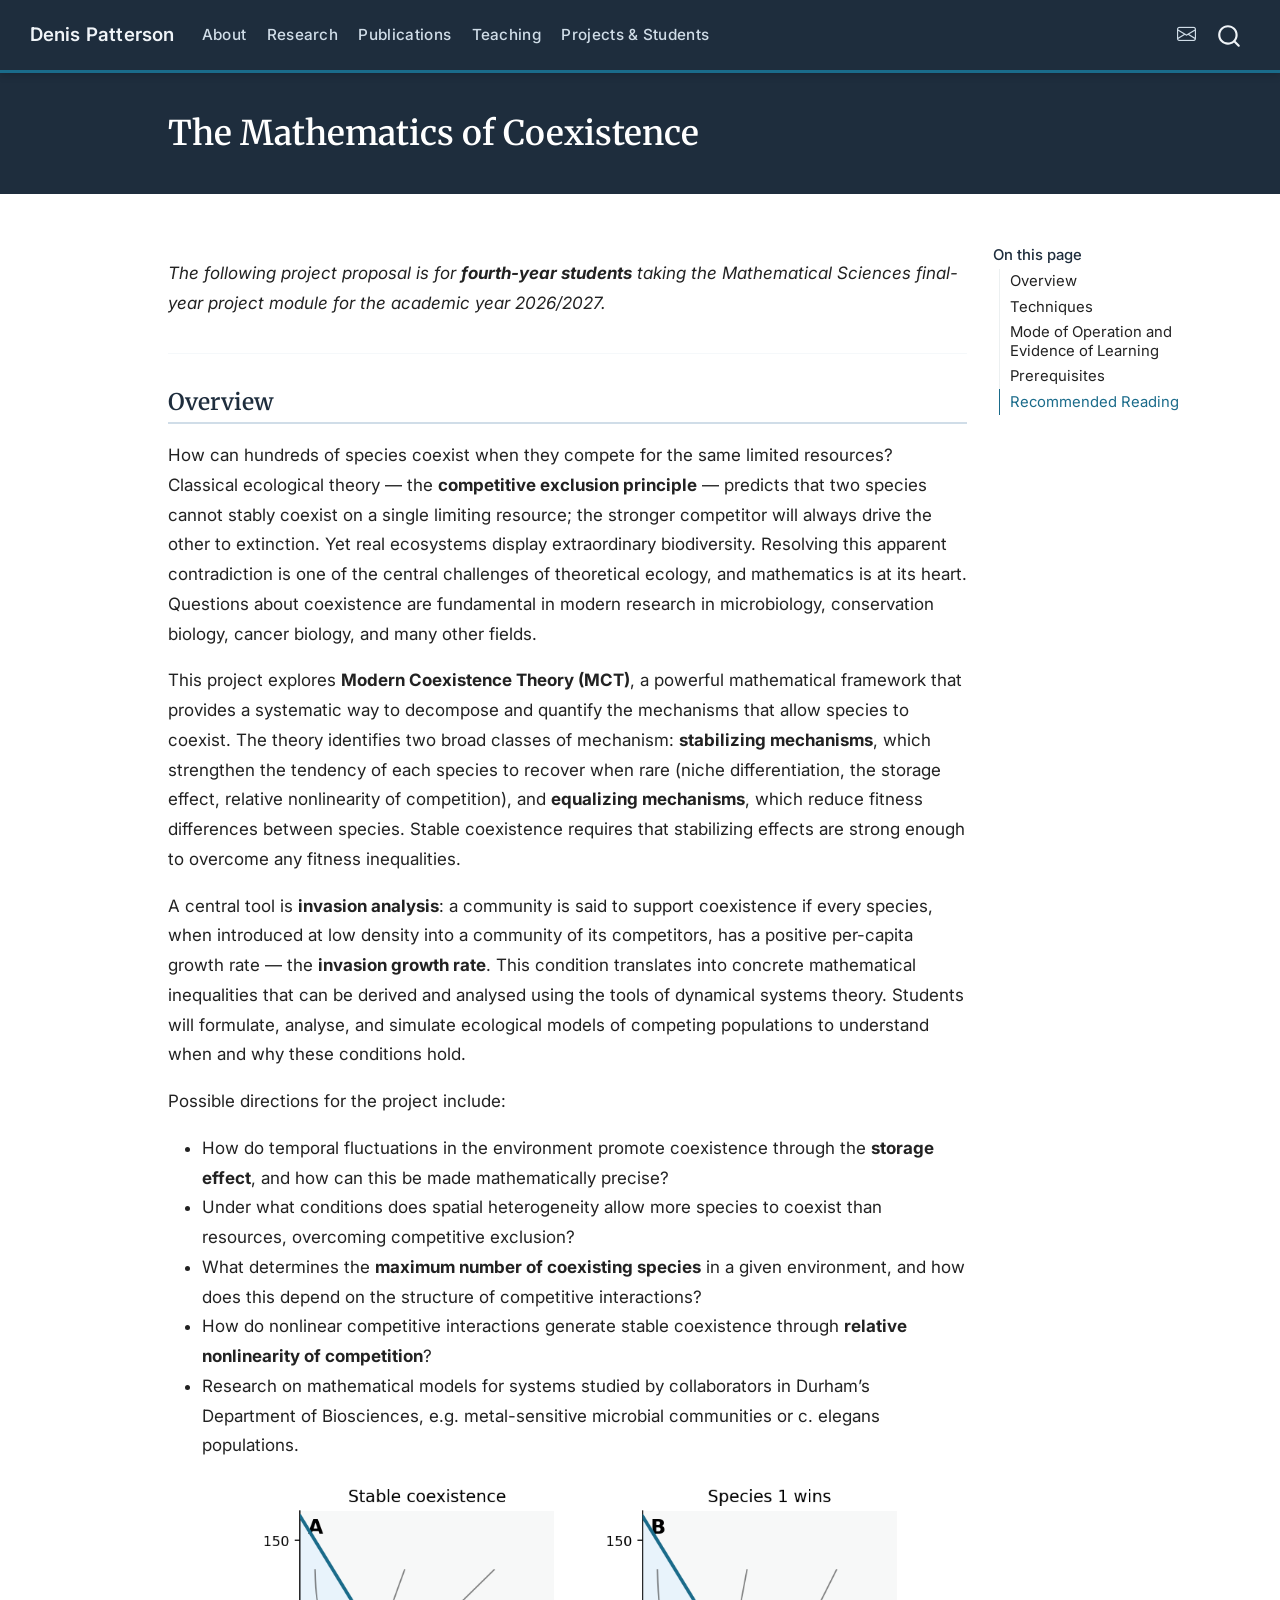
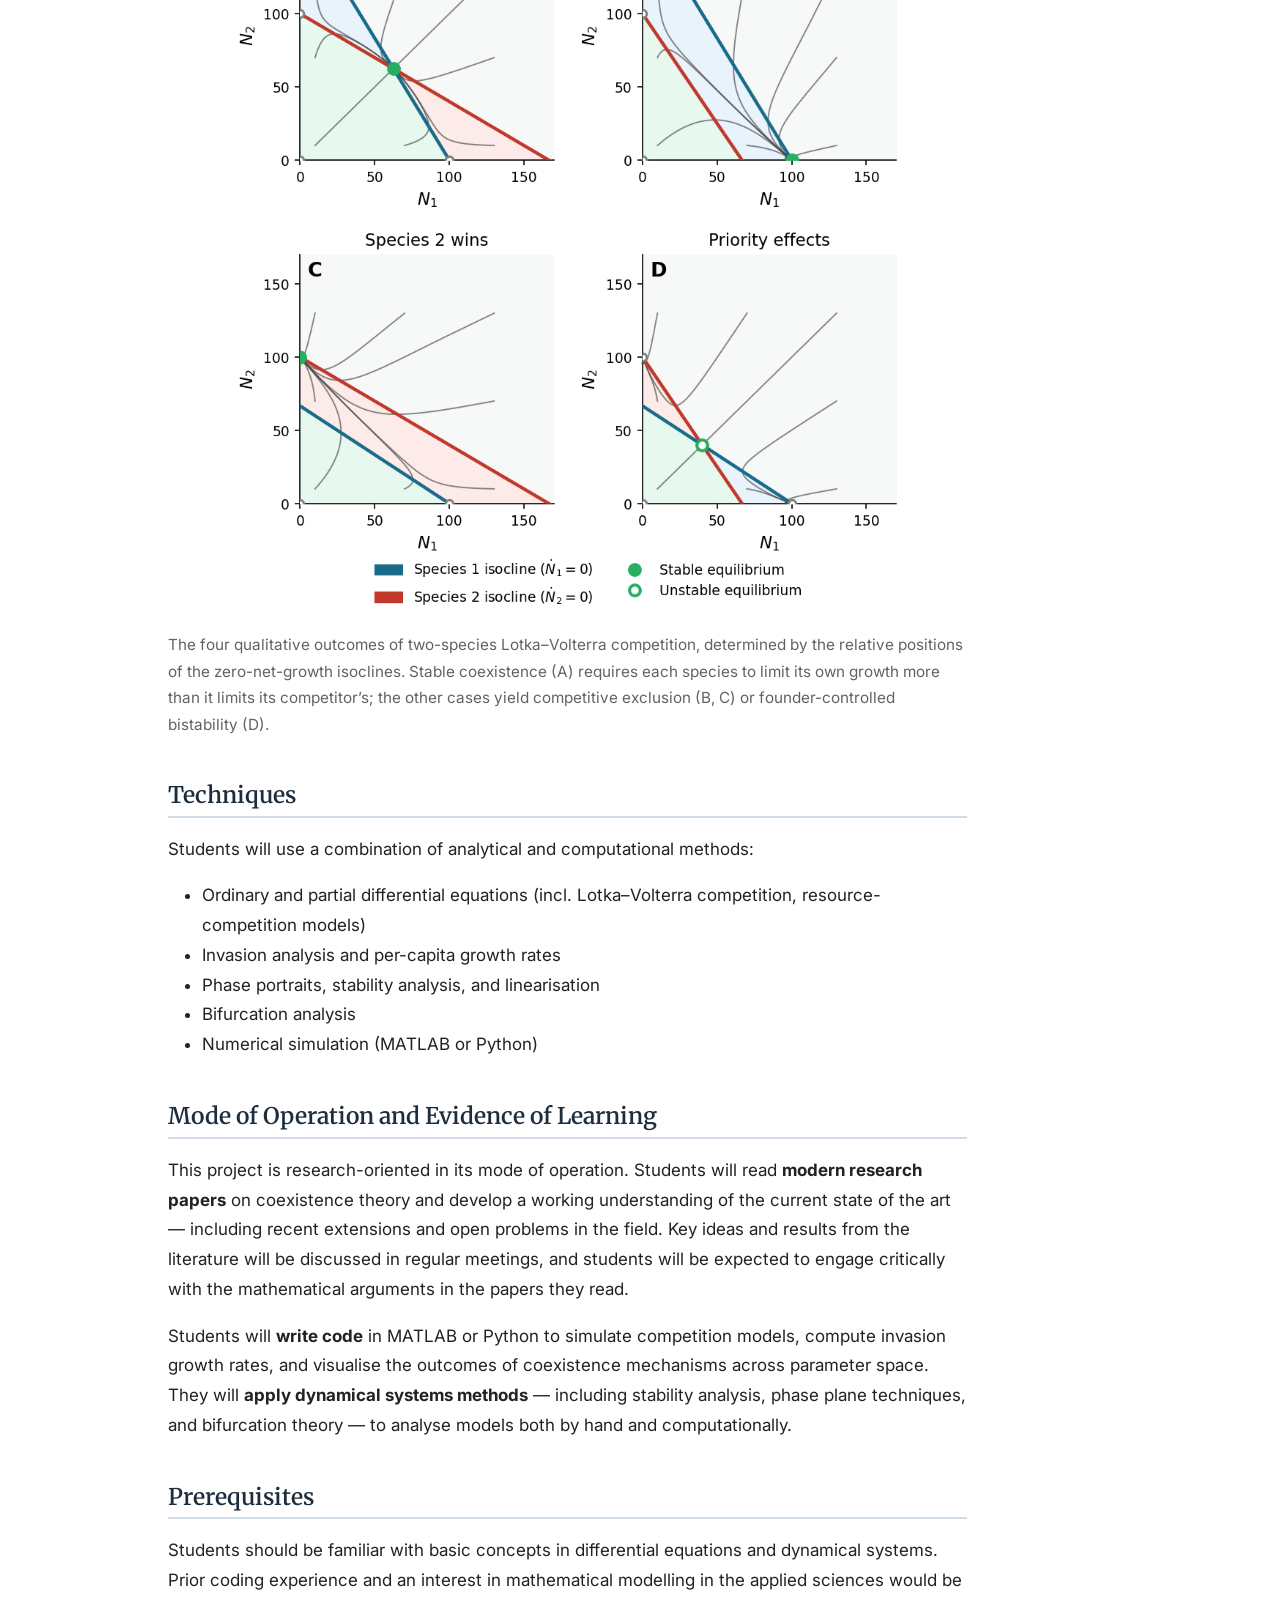
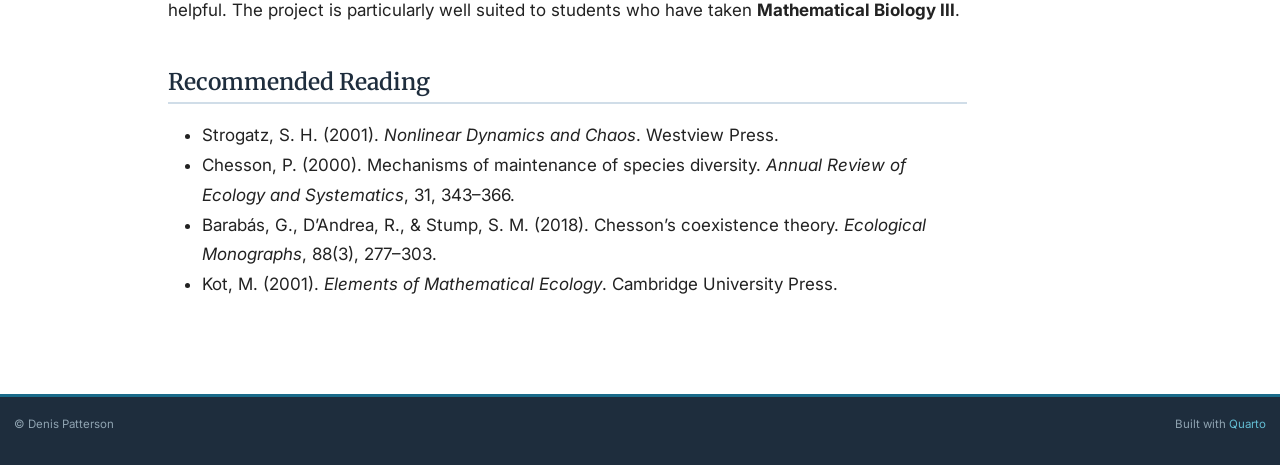
==== docs/maths-of-coexistence.html @ 92e806e2 "Add Lotka-Volterra competition figure to coexistence project page Generates a 4-panel phase plane di" ====
<!DOCTYPE html>
<html xmlns="http://www.w3.org/1999/xhtml" lang="en" xml:lang="en"><head>

<meta charset="utf-8">
<meta name="generator" content="quarto-1.7.31">

<meta name="viewport" content="width=device-width, initial-scale=1.0, user-scalable=yes">


<title>The Mathematics of Coexistence – Denis Patterson</title>
<style>
code{white-space: pre-wrap;}
span.smallcaps{font-variant: small-caps;}
div.columns{display: flex; gap: min(4vw, 1.5em);}
div.column{flex: auto; overflow-x: auto;}
div.hanging-indent{margin-left: 1.5em; text-indent: -1.5em;}
ul.task-list{list-style: none;}
ul.task-list li input[type="checkbox"] {
  width: 0.8em;
  margin: 0 0.8em 0.2em -1em; /* quarto-specific, see https://github.com/quarto-dev/quarto-cli/issues/4556 */ 
  vertical-align: middle;
}
</style>


<script src="site_libs/quarto-nav/quarto-nav.js"></script>
<script src="site_libs/quarto-nav/headroom.min.js"></script>
<script src="site_libs/clipboard/clipboard.min.js"></script>
<script src="site_libs/quarto-search/autocomplete.umd.js"></script>
<script src="site_libs/quarto-search/fuse.min.js"></script>
<script src="site_libs/quarto-search/quarto-search.js"></script>
<meta name="quarto:offset" content="./">
<script src="site_libs/quarto-html/quarto.js" type="module"></script>
<script src="site_libs/quarto-html/tabsets/tabsets.js" type="module"></script>
<script src="site_libs/quarto-html/popper.min.js"></script>
<script src="site_libs/quarto-html/tippy.umd.min.js"></script>
<script src="site_libs/quarto-html/anchor.min.js"></script>
<link href="site_libs/quarto-html/tippy.css" rel="stylesheet">
<link href="site_libs/quarto-html/quarto-syntax-highlighting-e1a5c8363afafaef2c763b6775fbf3ca.css" rel="stylesheet" id="quarto-text-highlighting-styles">
<script src="site_libs/bootstrap/bootstrap.min.js"></script>
<link href="site_libs/bootstrap/bootstrap-icons.css" rel="stylesheet">
<link href="site_libs/bootstrap/bootstrap-9f3982f5348488b2e757bdfb1778c602.min.css" rel="stylesheet" append-hash="true" id="quarto-bootstrap" data-mode="light">
<script id="quarto-search-options" type="application/json">{
  "location": "navbar",
  "copy-button": false,
  "collapse-after": 3,
  "panel-placement": "end",
  "type": "overlay",
  "limit": 50,
  "keyboard-shortcut": [
    "f",
    "/",
    "s"
  ],
  "show-item-context": false,
  "language": {
    "search-no-results-text": "No results",
    "search-matching-documents-text": "matching documents",
    "search-copy-link-title": "Copy link to search",
    "search-hide-matches-text": "Hide additional matches",
    "search-more-match-text": "more match in this document",
    "search-more-matches-text": "more matches in this document",
    "search-clear-button-title": "Clear",
    "search-text-placeholder": "",
    "search-detached-cancel-button-title": "Cancel",
    "search-submit-button-title": "Submit",
    "search-label": "Search"
  }
}</script>
<style>

      .quarto-title-block .quarto-title-banner h1,
      .quarto-title-block .quarto-title-banner h2,
      .quarto-title-block .quarto-title-banner h3,
      .quarto-title-block .quarto-title-banner h4,
      .quarto-title-block .quarto-title-banner h5,
      .quarto-title-block .quarto-title-banner h6
      {
        color: #ffffff;
      }

      .quarto-title-block .quarto-title-banner {
        color: #ffffff;
background: #1e2d3d;
      }
</style>


</head>

<body class="nav-fixed quarto-light">

<div id="quarto-search-results"></div>
  <header id="quarto-header" class="headroom fixed-top quarto-banner">
    <nav class="navbar navbar-expand-lg " data-bs-theme="dark">
      <div class="navbar-container container-fluid">
      <div class="navbar-brand-container mx-auto">
    <a class="navbar-brand" href="./index.html">
    <span class="navbar-title">Denis Patterson</span>
    </a>
  </div>
            <div id="quarto-search" class="" title="Search"></div>
          <button class="navbar-toggler" type="button" data-bs-toggle="collapse" data-bs-target="#navbarCollapse" aria-controls="navbarCollapse" role="menu" aria-expanded="false" aria-label="Toggle navigation" onclick="if (window.quartoToggleHeadroom) { window.quartoToggleHeadroom(); }">
  <span class="navbar-toggler-icon"></span>
</button>
          <div class="collapse navbar-collapse" id="navbarCollapse">
            <ul class="navbar-nav navbar-nav-scroll me-auto">
  <li class="nav-item">
    <a class="nav-link" href="./index.html"> 
<span class="menu-text">About</span></a>
  </li>  
  <li class="nav-item">
    <a class="nav-link" href="./research.html"> 
<span class="menu-text">Research</span></a>
  </li>  
  <li class="nav-item">
    <a class="nav-link" href="./publications.html"> 
<span class="menu-text">Publications</span></a>
  </li>  
  <li class="nav-item">
    <a class="nav-link" href="./teaching.html"> 
<span class="menu-text">Teaching</span></a>
  </li>  
  <li class="nav-item">
    <a class="nav-link" href="./people.html"> 
<span class="menu-text">Projects &amp; Students</span></a>
  </li>  
</ul>
            <ul class="navbar-nav navbar-nav-scroll ms-auto">
  <li class="nav-item compact">
    <a class="nav-link" href="mailto:denis.d.patterson@durham.ac.uk"> <i class="bi bi-envelope" role="img" aria-label="Email">
</i> 
<span class="menu-text"></span></a>
  </li>  
</ul>
          </div> <!-- /navcollapse -->
            <div class="quarto-navbar-tools">
</div>
      </div> <!-- /container-fluid -->
    </nav>
</header>
<!-- content -->
<header id="title-block-header" class="quarto-title-block default page-columns page-full">
  <div class="quarto-title-banner page-columns page-full">
    <div class="quarto-title column-body">
      <h1 class="title">The Mathematics of Coexistence</h1>
                      </div>
  </div>
    
  
  <div class="quarto-title-meta">

      
    
      
    </div>
    
  
  </header><div id="quarto-content" class="quarto-container page-columns page-rows-contents page-layout-article page-navbar">
<!-- sidebar -->
<!-- margin-sidebar -->
    <div id="quarto-margin-sidebar" class="sidebar margin-sidebar">
        <nav id="TOC" role="doc-toc" class="toc-active">
    <h2 id="toc-title">On this page</h2>
   
  <ul>
  <li><a href="#overview" id="toc-overview" class="nav-link active" data-scroll-target="#overview">Overview</a></li>
  <li><a href="#techniques" id="toc-techniques" class="nav-link" data-scroll-target="#techniques">Techniques</a></li>
  <li><a href="#mode-of-operation-and-evidence-of-learning" id="toc-mode-of-operation-and-evidence-of-learning" class="nav-link" data-scroll-target="#mode-of-operation-and-evidence-of-learning">Mode of Operation and Evidence of Learning</a></li>
  <li><a href="#prerequisites" id="toc-prerequisites" class="nav-link" data-scroll-target="#prerequisites">Prerequisites</a></li>
  <li><a href="#recommended-reading" id="toc-recommended-reading" class="nav-link" data-scroll-target="#recommended-reading">Recommended Reading</a></li>
  </ul>
</nav>
    </div>
<!-- main -->
<main class="content quarto-banner-title-block" id="quarto-document-content">





<p><em>The following project proposal is for <strong>fourth-year students</strong> taking the Mathematical Sciences final-year project module for the academic year 2026/2027.</em></p>
<hr>
<section id="overview" class="level2">
<h2 class="anchored" data-anchor-id="overview">Overview</h2>
<p>How can hundreds of species coexist when they compete for the same limited resources? Classical ecological theory — the <strong>competitive exclusion principle</strong> — predicts that two species cannot stably coexist on a single limiting resource; the stronger competitor will always drive the other to extinction. Yet real ecosystems display extraordinary biodiversity. Resolving this apparent contradiction is one of the central challenges of theoretical ecology, and mathematics is at its heart. Questions about coexistence are fundamental in modern research in microbiology, conservation biology, cancer biology, and many other fields.</p>
<p>This project explores <strong>Modern Coexistence Theory (MCT)</strong>, a powerful mathematical framework that provides a systematic way to decompose and quantify the mechanisms that allow species to coexist. The theory identifies two broad classes of mechanism: <strong>stabilizing mechanisms</strong>, which strengthen the tendency of each species to recover when rare (niche differentiation, the storage effect, relative nonlinearity of competition), and <strong>equalizing mechanisms</strong>, which reduce fitness differences between species. Stable coexistence requires that stabilizing effects are strong enough to overcome any fitness inequalities.</p>
<p>A central tool is <strong>invasion analysis</strong>: a community is said to support coexistence if every species, when introduced at low density into a community of its competitors, has a positive per-capita growth rate — the <strong>invasion growth rate</strong>. This condition translates into concrete mathematical inequalities that can be derived and analysed using the tools of dynamical systems theory. Students will formulate, analyse, and simulate ecological models of competing populations to understand when and why these conditions hold.</p>
<p>Possible directions for the project include:</p>
<ul>
<li>How do temporal fluctuations in the environment promote coexistence through the <strong>storage effect</strong>, and how can this be made mathematically precise?</li>
<li>Under what conditions does spatial heterogeneity allow more species to coexist than resources, overcoming competitive exclusion?</li>
<li>What determines the <strong>maximum number of coexisting species</strong> in a given environment, and how does this depend on the structure of competitive interactions?</li>
<li>How do nonlinear competitive interactions generate stable coexistence through <strong>relative nonlinearity of competition</strong>?</li>
<li>Research on mathematical models for systems studied by collaborators in Durham’s Department of Biosciences, e.g.&nbsp;metal-sensitive microbial communities or c.&nbsp;elegans populations.</li>
</ul>
<div class="quarto-figure quarto-figure-center">
<figure class="figure">
<p><img src="assets/lv_competition.png" class="img-fluid figure-img" style="width:85.0%"></p>
<figcaption>The four qualitative outcomes of two-species Lotka–Volterra competition, determined by the relative positions of the zero-net-growth isoclines. Stable coexistence (A) requires each species to limit its own growth more than it limits its competitor’s; the other cases yield competitive exclusion (B, C) or founder-controlled bistability (D).</figcaption>
</figure>
</div>
</section>
<section id="techniques" class="level2">
<h2 class="anchored" data-anchor-id="techniques">Techniques</h2>
<p>Students will use a combination of analytical and computational methods:</p>
<ul>
<li>Ordinary and partial differential equations (incl.&nbsp;Lotka–Volterra competition, resource-competition models)</li>
<li>Invasion analysis and per-capita growth rates</li>
<li>Phase portraits, stability analysis, and linearisation</li>
<li>Bifurcation analysis</li>
<li>Numerical simulation (MATLAB or Python)</li>
</ul>
</section>
<section id="mode-of-operation-and-evidence-of-learning" class="level2">
<h2 class="anchored" data-anchor-id="mode-of-operation-and-evidence-of-learning">Mode of Operation and Evidence of Learning</h2>
<p>This project is research-oriented in its mode of operation. Students will read <strong>modern research papers</strong> on coexistence theory and develop a working understanding of the current state of the art — including recent extensions and open problems in the field. Key ideas and results from the literature will be discussed in regular meetings, and students will be expected to engage critically with the mathematical arguments in the papers they read.</p>
<p>Students will <strong>write code</strong> in MATLAB or Python to simulate competition models, compute invasion growth rates, and visualise the outcomes of coexistence mechanisms across parameter space. They will <strong>apply dynamical systems methods</strong> — including stability analysis, phase plane techniques, and bifurcation theory — to analyse models both by hand and computationally.</p>
</section>
<section id="prerequisites" class="level2">
<h2 class="anchored" data-anchor-id="prerequisites">Prerequisites</h2>
<p>Students should be familiar with basic concepts in differential equations and dynamical systems. Prior coding experience and an interest in mathematical modelling in the applied sciences would be helpful. The project is particularly well suited to students who have taken <strong>Mathematical Biology III</strong>.</p>
</section>
<section id="recommended-reading" class="level2">
<h2 class="anchored" data-anchor-id="recommended-reading">Recommended Reading</h2>
<ul>
<li>Strogatz, S. H. (2001). <em>Nonlinear Dynamics and Chaos</em>. Westview Press.</li>
<li>Chesson, P. (2000). Mechanisms of maintenance of species diversity. <em>Annual Review of Ecology and Systematics</em>, 31, 343–366.</li>
<li>Barabás, G., D’Andrea, R., &amp; Stump, S. M. (2018). Chesson’s coexistence theory. <em>Ecological Monographs</em>, 88(3), 277–303.</li>
<li>Kot, M. (2001). <em>Elements of Mathematical Ecology</em>. Cambridge University Press.</li>
</ul>


</section>

</main> <!-- /main -->
<script id="quarto-html-after-body" type="application/javascript">
  window.document.addEventListener("DOMContentLoaded", function (event) {
    const icon = "";
    const anchorJS = new window.AnchorJS();
    anchorJS.options = {
      placement: 'right',
      icon: icon
    };
    anchorJS.add('.anchored');
    const isCodeAnnotation = (el) => {
      for (const clz of el.classList) {
        if (clz.startsWith('code-annotation-')) {                     
          return true;
        }
      }
      return false;
    }
    const onCopySuccess = function(e) {
      // button target
      const button = e.trigger;
      // don't keep focus
      button.blur();
      // flash "checked"
      button.classList.add('code-copy-button-checked');
      var currentTitle = button.getAttribute("title");
      button.setAttribute("title", "Copied!");
      let tooltip;
      if (window.bootstrap) {
        button.setAttribute("data-bs-toggle", "tooltip");
        button.setAttribute("data-bs-placement", "left");
        button.setAttribute("data-bs-title", "Copied!");
        tooltip = new bootstrap.Tooltip(button, 
          { trigger: "manual", 
            customClass: "code-copy-button-tooltip",
            offset: [0, -8]});
        tooltip.show();    
      }
      setTimeout(function() {
        if (tooltip) {
          tooltip.hide();
          button.removeAttribute("data-bs-title");
          button.removeAttribute("data-bs-toggle");
          button.removeAttribute("data-bs-placement");
        }
        button.setAttribute("title", currentTitle);
        button.classList.remove('code-copy-button-checked');
      }, 1000);
      // clear code selection
      e.clearSelection();
    }
    const getTextToCopy = function(trigger) {
        const codeEl = trigger.previousElementSibling.cloneNode(true);
        for (const childEl of codeEl.children) {
          if (isCodeAnnotation(childEl)) {
            childEl.remove();
          }
        }
        return codeEl.innerText;
    }
    const clipboard = new window.ClipboardJS('.code-copy-button:not([data-in-quarto-modal])', {
      text: getTextToCopy
    });
    clipboard.on('success', onCopySuccess);
    if (window.document.getElementById('quarto-embedded-source-code-modal')) {
      const clipboardModal = new window.ClipboardJS('.code-copy-button[data-in-quarto-modal]', {
        text: getTextToCopy,
        container: window.document.getElementById('quarto-embedded-source-code-modal')
      });
      clipboardModal.on('success', onCopySuccess);
    }
      var localhostRegex = new RegExp(/^(?:http|https):\/\/localhost\:?[0-9]*\//);
      var mailtoRegex = new RegExp(/^mailto:/);
        var filterRegex = new RegExp('/' + window.location.host + '/');
      var isInternal = (href) => {
          return filterRegex.test(href) || localhostRegex.test(href) || mailtoRegex.test(href);
      }
      // Inspect non-navigation links and adorn them if external
     var links = window.document.querySelectorAll('a[href]:not(.nav-link):not(.navbar-brand):not(.toc-action):not(.sidebar-link):not(.sidebar-item-toggle):not(.pagination-link):not(.no-external):not([aria-hidden]):not(.dropdown-item):not(.quarto-navigation-tool):not(.about-link)');
      for (var i=0; i<links.length; i++) {
        const link = links[i];
        if (!isInternal(link.href)) {
          // undo the damage that might have been done by quarto-nav.js in the case of
          // links that we want to consider external
          if (link.dataset.originalHref !== undefined) {
            link.href = link.dataset.originalHref;
          }
            // target, if specified
            link.setAttribute("target", "_blank");
            if (link.getAttribute("rel") === null) {
              link.setAttribute("rel", "noopener");
            }
        }
      }
    function tippyHover(el, contentFn, onTriggerFn, onUntriggerFn) {
      const config = {
        allowHTML: true,
        maxWidth: 500,
        delay: 100,
        arrow: false,
        appendTo: function(el) {
            return el.parentElement;
        },
        interactive: true,
        interactiveBorder: 10,
        theme: 'quarto',
        placement: 'bottom-start',
      };
      if (contentFn) {
        config.content = contentFn;
      }
      if (onTriggerFn) {
        config.onTrigger = onTriggerFn;
      }
      if (onUntriggerFn) {
        config.onUntrigger = onUntriggerFn;
      }
      window.tippy(el, config); 
    }
    const noterefs = window.document.querySelectorAll('a[role="doc-noteref"]');
    for (var i=0; i<noterefs.length; i++) {
      const ref = noterefs[i];
      tippyHover(ref, function() {
        // use id or data attribute instead here
        let href = ref.getAttribute('data-footnote-href') || ref.getAttribute('href');
        try { href = new URL(href).hash; } catch {}
        const id = href.replace(/^#\/?/, "");
        const note = window.document.getElementById(id);
        if (note) {
          return note.innerHTML;
        } else {
          return "";
        }
      });
    }
    const xrefs = window.document.querySelectorAll('a.quarto-xref');
    const processXRef = (id, note) => {
      // Strip column container classes
      const stripColumnClz = (el) => {
        el.classList.remove("page-full", "page-columns");
        if (el.children) {
          for (const child of el.children) {
            stripColumnClz(child);
          }
        }
      }
      stripColumnClz(note)
      if (id === null || id.startsWith('sec-')) {
        // Special case sections, only their first couple elements
        const container = document.createElement("div");
        if (note.children && note.children.length > 2) {
          container.appendChild(note.children[0].cloneNode(true));
          for (let i = 1; i < note.children.length; i++) {
            const child = note.children[i];
            if (child.tagName === "P" && child.innerText === "") {
              continue;
            } else {
              container.appendChild(child.cloneNode(true));
              break;
            }
          }
          if (window.Quarto?.typesetMath) {
            window.Quarto.typesetMath(container);
          }
          return container.innerHTML
        } else {
          if (window.Quarto?.typesetMath) {
            window.Quarto.typesetMath(note);
          }
          return note.innerHTML;
        }
      } else {
        // Remove any anchor links if they are present
        const anchorLink = note.querySelector('a.anchorjs-link');
        if (anchorLink) {
          anchorLink.remove();
        }
        if (window.Quarto?.typesetMath) {
          window.Quarto.typesetMath(note);
        }
        if (note.classList.contains("callout")) {
          return note.outerHTML;
        } else {
          return note.innerHTML;
        }
      }
    }
    for (var i=0; i<xrefs.length; i++) {
      const xref = xrefs[i];
      tippyHover(xref, undefined, function(instance) {
        instance.disable();
        let url = xref.getAttribute('href');
        let hash = undefined; 
        if (url.startsWith('#')) {
          hash = url;
        } else {
          try { hash = new URL(url).hash; } catch {}
        }
        if (hash) {
          const id = hash.replace(/^#\/?/, "");
          const note = window.document.getElementById(id);
          if (note !== null) {
            try {
              const html = processXRef(id, note.cloneNode(true));
              instance.setContent(html);
            } finally {
              instance.enable();
              instance.show();
            }
          } else {
            // See if we can fetch this
            fetch(url.split('#')[0])
            .then(res => res.text())
            .then(html => {
              const parser = new DOMParser();
              const htmlDoc = parser.parseFromString(html, "text/html");
              const note = htmlDoc.getElementById(id);
              if (note !== null) {
                const html = processXRef(id, note);
                instance.setContent(html);
              } 
            }).finally(() => {
              instance.enable();
              instance.show();
            });
          }
        } else {
          // See if we can fetch a full url (with no hash to target)
          // This is a special case and we should probably do some content thinning / targeting
          fetch(url)
          .then(res => res.text())
          .then(html => {
            const parser = new DOMParser();
            const htmlDoc = parser.parseFromString(html, "text/html");
            const note = htmlDoc.querySelector('main.content');
            if (note !== null) {
              // This should only happen for chapter cross references
              // (since there is no id in the URL)
              // remove the first header
              if (note.children.length > 0 && note.children[0].tagName === "HEADER") {
                note.children[0].remove();
              }
              const html = processXRef(null, note);
              instance.setContent(html);
            } 
          }).finally(() => {
            instance.enable();
            instance.show();
          });
        }
      }, function(instance) {
      });
    }
        let selectedAnnoteEl;
        const selectorForAnnotation = ( cell, annotation) => {
          let cellAttr = 'data-code-cell="' + cell + '"';
          let lineAttr = 'data-code-annotation="' +  annotation + '"';
          const selector = 'span[' + cellAttr + '][' + lineAttr + ']';
          return selector;
        }
        const selectCodeLines = (annoteEl) => {
          const doc = window.document;
          const targetCell = annoteEl.getAttribute("data-target-cell");
          const targetAnnotation = annoteEl.getAttribute("data-target-annotation");
          const annoteSpan = window.document.querySelector(selectorForAnnotation(targetCell, targetAnnotation));
          const lines = annoteSpan.getAttribute("data-code-lines").split(",");
          const lineIds = lines.map((line) => {
            return targetCell + "-" + line;
          })
          let top = null;
          let height = null;
          let parent = null;
          if (lineIds.length > 0) {
              //compute the position of the single el (top and bottom and make a div)
              const el = window.document.getElementById(lineIds[0]);
              top = el.offsetTop;
              height = el.offsetHeight;
              parent = el.parentElement.parentElement;
            if (lineIds.length > 1) {
              const lastEl = window.document.getElementById(lineIds[lineIds.length - 1]);
              const bottom = lastEl.offsetTop + lastEl.offsetHeight;
              height = bottom - top;
            }
            if (top !== null && height !== null && parent !== null) {
              // cook up a div (if necessary) and position it 
              let div = window.document.getElementById("code-annotation-line-highlight");
              if (div === null) {
                div = window.document.createElement("div");
                div.setAttribute("id", "code-annotation-line-highlight");
                div.style.position = 'absolute';
                parent.appendChild(div);
              }
              div.style.top = top - 2 + "px";
              div.style.height = height + 4 + "px";
              div.style.left = 0;
              let gutterDiv = window.document.getElementById("code-annotation-line-highlight-gutter");
              if (gutterDiv === null) {
                gutterDiv = window.document.createElement("div");
                gutterDiv.setAttribute("id", "code-annotation-line-highlight-gutter");
                gutterDiv.style.position = 'absolute';
                const codeCell = window.document.getElementById(targetCell);
                const gutter = codeCell.querySelector('.code-annotation-gutter');
                gutter.appendChild(gutterDiv);
              }
              gutterDiv.style.top = top - 2 + "px";
              gutterDiv.style.height = height + 4 + "px";
            }
            selectedAnnoteEl = annoteEl;
          }
        };
        const unselectCodeLines = () => {
          const elementsIds = ["code-annotation-line-highlight", "code-annotation-line-highlight-gutter"];
          elementsIds.forEach((elId) => {
            const div = window.document.getElementById(elId);
            if (div) {
              div.remove();
            }
          });
          selectedAnnoteEl = undefined;
        };
          // Handle positioning of the toggle
      window.addEventListener(
        "resize",
        throttle(() => {
          elRect = undefined;
          if (selectedAnnoteEl) {
            selectCodeLines(selectedAnnoteEl);
          }
        }, 10)
      );
      function throttle(fn, ms) {
      let throttle = false;
      let timer;
        return (...args) => {
          if(!throttle) { // first call gets through
              fn.apply(this, args);
              throttle = true;
          } else { // all the others get throttled
              if(timer) clearTimeout(timer); // cancel #2
              timer = setTimeout(() => {
                fn.apply(this, args);
                timer = throttle = false;
              }, ms);
          }
        };
      }
        // Attach click handler to the DT
        const annoteDls = window.document.querySelectorAll('dt[data-target-cell]');
        for (const annoteDlNode of annoteDls) {
          annoteDlNode.addEventListener('click', (event) => {
            const clickedEl = event.target;
            if (clickedEl !== selectedAnnoteEl) {
              unselectCodeLines();
              const activeEl = window.document.querySelector('dt[data-target-cell].code-annotation-active');
              if (activeEl) {
                activeEl.classList.remove('code-annotation-active');
              }
              selectCodeLines(clickedEl);
              clickedEl.classList.add('code-annotation-active');
            } else {
              // Unselect the line
              unselectCodeLines();
              clickedEl.classList.remove('code-annotation-active');
            }
          });
        }
    const findCites = (el) => {
      const parentEl = el.parentElement;
      if (parentEl) {
        const cites = parentEl.dataset.cites;
        if (cites) {
          return {
            el,
            cites: cites.split(' ')
          };
        } else {
          return findCites(el.parentElement)
        }
      } else {
        return undefined;
      }
    };
    var bibliorefs = window.document.querySelectorAll('a[role="doc-biblioref"]');
    for (var i=0; i<bibliorefs.length; i++) {
      const ref = bibliorefs[i];
      const citeInfo = findCites(ref);
      if (citeInfo) {
        tippyHover(citeInfo.el, function() {
          var popup = window.document.createElement('div');
          citeInfo.cites.forEach(function(cite) {
            var citeDiv = window.document.createElement('div');
            citeDiv.classList.add('hanging-indent');
            citeDiv.classList.add('csl-entry');
            var biblioDiv = window.document.getElementById('ref-' + cite);
            if (biblioDiv) {
              citeDiv.innerHTML = biblioDiv.innerHTML;
            }
            popup.appendChild(citeDiv);
          });
          return popup.innerHTML;
        });
      }
    }
  });
  </script>
</div> <!-- /content -->
<footer class="footer">
  <div class="nav-footer">
    <div class="nav-footer-left">
<p>© Denis Patterson</p>
</div>   
    <div class="nav-footer-center">
      &nbsp;
    </div>
    <div class="nav-footer-right">
<p>Built with <a href="https://quarto.org">Quarto</a></p>
</div>
  </div>
</footer>




</body></html>
---- docs/site_libs/quarto-html/tippy.css ----
.tippy-box[data-animation=fade][data-state=hidden]{opacity:0}[data-tippy-root]{max-width:calc(100vw - 10px)}.tippy-box{position:relative;background-color:#333;color:#fff;border-radius:4px;font-size:14px;line-height:1.4;white-space:normal;outline:0;transition-property:transform,visibility,opacity}.tippy-box[data-placement^=top]>.tippy-arrow{bottom:0}.tippy-box[data-placement^=top]>.tippy-arrow:before{bottom:-7px;left:0;border-width:8px 8px 0;border-top-color:initial;transform-origin:center top}.tippy-box[data-placement^=bottom]>.tippy-arrow{top:0}.tippy-box[data-placement^=bottom]>.tippy-arrow:before{top:-7px;left:0;border-width:0 8px 8px;border-bottom-color:initial;transform-origin:center bottom}.tippy-box[data-placement^=left]>.tippy-arrow{right:0}.tippy-box[data-placement^=left]>.tippy-arrow:before{border-width:8px 0 8px 8px;border-left-color:initial;right:-7px;transform-origin:center left}.tippy-box[data-placement^=right]>.tippy-arrow{left:0}.tippy-box[data-placement^=right]>.tippy-arrow:before{left:-7px;border-width:8px 8px 8px 0;border-right-color:initial;transform-origin:center right}.tippy-box[data-inertia][data-state=visible]{transition-timing-function:cubic-bezier(.54,1.5,.38,1.11)}.tippy-arrow{width:16px;height:16px;color:#333}.tippy-arrow:before{content:"";position:absolute;border-color:transparent;border-style:solid}.tippy-content{position:relative;padding:5px 9px;z-index:1}
---- docs/site_libs/quarto-html/quarto-syntax-highlighting-e1a5c8363afafaef2c763b6775fbf3ca.css ----
/* quarto syntax highlight colors */
:root {
  --quarto-hl-ot-color: #003B4F;
  --quarto-hl-at-color: #657422;
  --quarto-hl-ss-color: #20794D;
  --quarto-hl-an-color: #5E5E5E;
  --quarto-hl-fu-color: #4758AB;
  --quarto-hl-st-color: #20794D;
  --quarto-hl-cf-color: #003B4F;
  --quarto-hl-op-color: #5E5E5E;
  --quarto-hl-er-color: #AD0000;
  --quarto-hl-bn-color: #AD0000;
  --quarto-hl-al-color: #AD0000;
  --quarto-hl-va-color: #111111;
  --quarto-hl-bu-color: inherit;
  --quarto-hl-ex-color: inherit;
  --quarto-hl-pp-color: #AD0000;
  --quarto-hl-in-color: #5E5E5E;
  --quarto-hl-vs-color: #20794D;
  --quarto-hl-wa-color: #5E5E5E;
  --quarto-hl-do-color: #5E5E5E;
  --quarto-hl-im-color: #00769E;
  --quarto-hl-ch-color: #20794D;
  --quarto-hl-dt-color: #AD0000;
  --quarto-hl-fl-color: #AD0000;
  --quarto-hl-co-color: #5E5E5E;
  --quarto-hl-cv-color: #5E5E5E;
  --quarto-hl-cn-color: #8f5902;
  --quarto-hl-sc-color: #5E5E5E;
  --quarto-hl-dv-color: #AD0000;
  --quarto-hl-kw-color: #003B4F;
}

/* other quarto variables */
:root {
  --quarto-font-monospace: SFMono-Regular, Menlo, Monaco, Consolas, "Liberation Mono", "Courier New", monospace;
}

/* syntax highlight based on Pandoc's rules */
pre > code.sourceCode > span {
  color: #003B4F;
}

code.sourceCode > span {
  color: #003B4F;
}

div.sourceCode,
div.sourceCode pre.sourceCode {
  color: #003B4F;
}

/* Normal */
code span {
  color: #003B4F;
}

/* Alert */
code span.al {
  color: #AD0000;
  font-style: inherit;
}

/* Annotation */
code span.an {
  color: #5E5E5E;
  font-style: inherit;
}

/* Attribute */
code span.at {
  color: #657422;
  font-style: inherit;
}

/* BaseN */
code span.bn {
  color: #AD0000;
  font-style: inherit;
}

/* BuiltIn */
code span.bu {
  font-style: inherit;
}

/* ControlFlow */
code span.cf {
  color: #003B4F;
  font-weight: bold;
  font-style: inherit;
}

/* Char */
code span.ch {
  color: #20794D;
  font-style: inherit;
}

/* Constant */
code span.cn {
  color: #8f5902;
  font-style: inherit;
}

/* Comment */
code span.co {
  color: #5E5E5E;
  font-style: inherit;
}

/* CommentVar */
code span.cv {
  color: #5E5E5E;
  font-style: italic;
}

/* Documentation */
code span.do {
  color: #5E5E5E;
  font-style: italic;
}

/* DataType */
code span.dt {
  color: #AD0000;
  font-style: inherit;
}

/* DecVal */
code span.dv {
  color: #AD0000;
  font-style: inherit;
}

/* Error */
code span.er {
  color: #AD0000;
  font-style: inherit;
}

/* Extension */
code span.ex {
  font-style: inherit;
}

/* Float */
code span.fl {
  color: #AD0000;
  font-style: inherit;
}

/* Function */
code span.fu {
  color: #4758AB;
  font-style: inherit;
}

/* Import */
code span.im {
  color: #00769E;
  font-style: inherit;
}

/* Information */
code span.in {
  color: #5E5E5E;
  font-style: inherit;
}

/* Keyword */
code span.kw {
  color: #003B4F;
  font-weight: bold;
  font-style: inherit;
}

/* Operator */
code span.op {
  color: #5E5E5E;
  font-style: inherit;
}

/* Other */
code span.ot {
  color: #003B4F;
  font-style: inherit;
}

/* Preprocessor */
code span.pp {
  color: #AD0000;
  font-style: inherit;
}

/* SpecialChar */
code span.sc {
  color: #5E5E5E;
  font-style: inherit;
}

/* SpecialString */
code span.ss {
  color: #20794D;
  font-style: inherit;
}

/* String */
code span.st {
  color: #20794D;
  font-style: inherit;
}

/* Variable */
code span.va {
  color: #111111;
  font-style: inherit;
}

/* VerbatimString */
code span.vs {
  color: #20794D;
  font-style: inherit;
}

/* Warning */
code span.wa {
  color: #5E5E5E;
  font-style: italic;
}

.prevent-inlining {
  content: "</";
}

/*# sourceMappingURL=c735b2cac6c846c1abc72f5ce1520814.css.map */
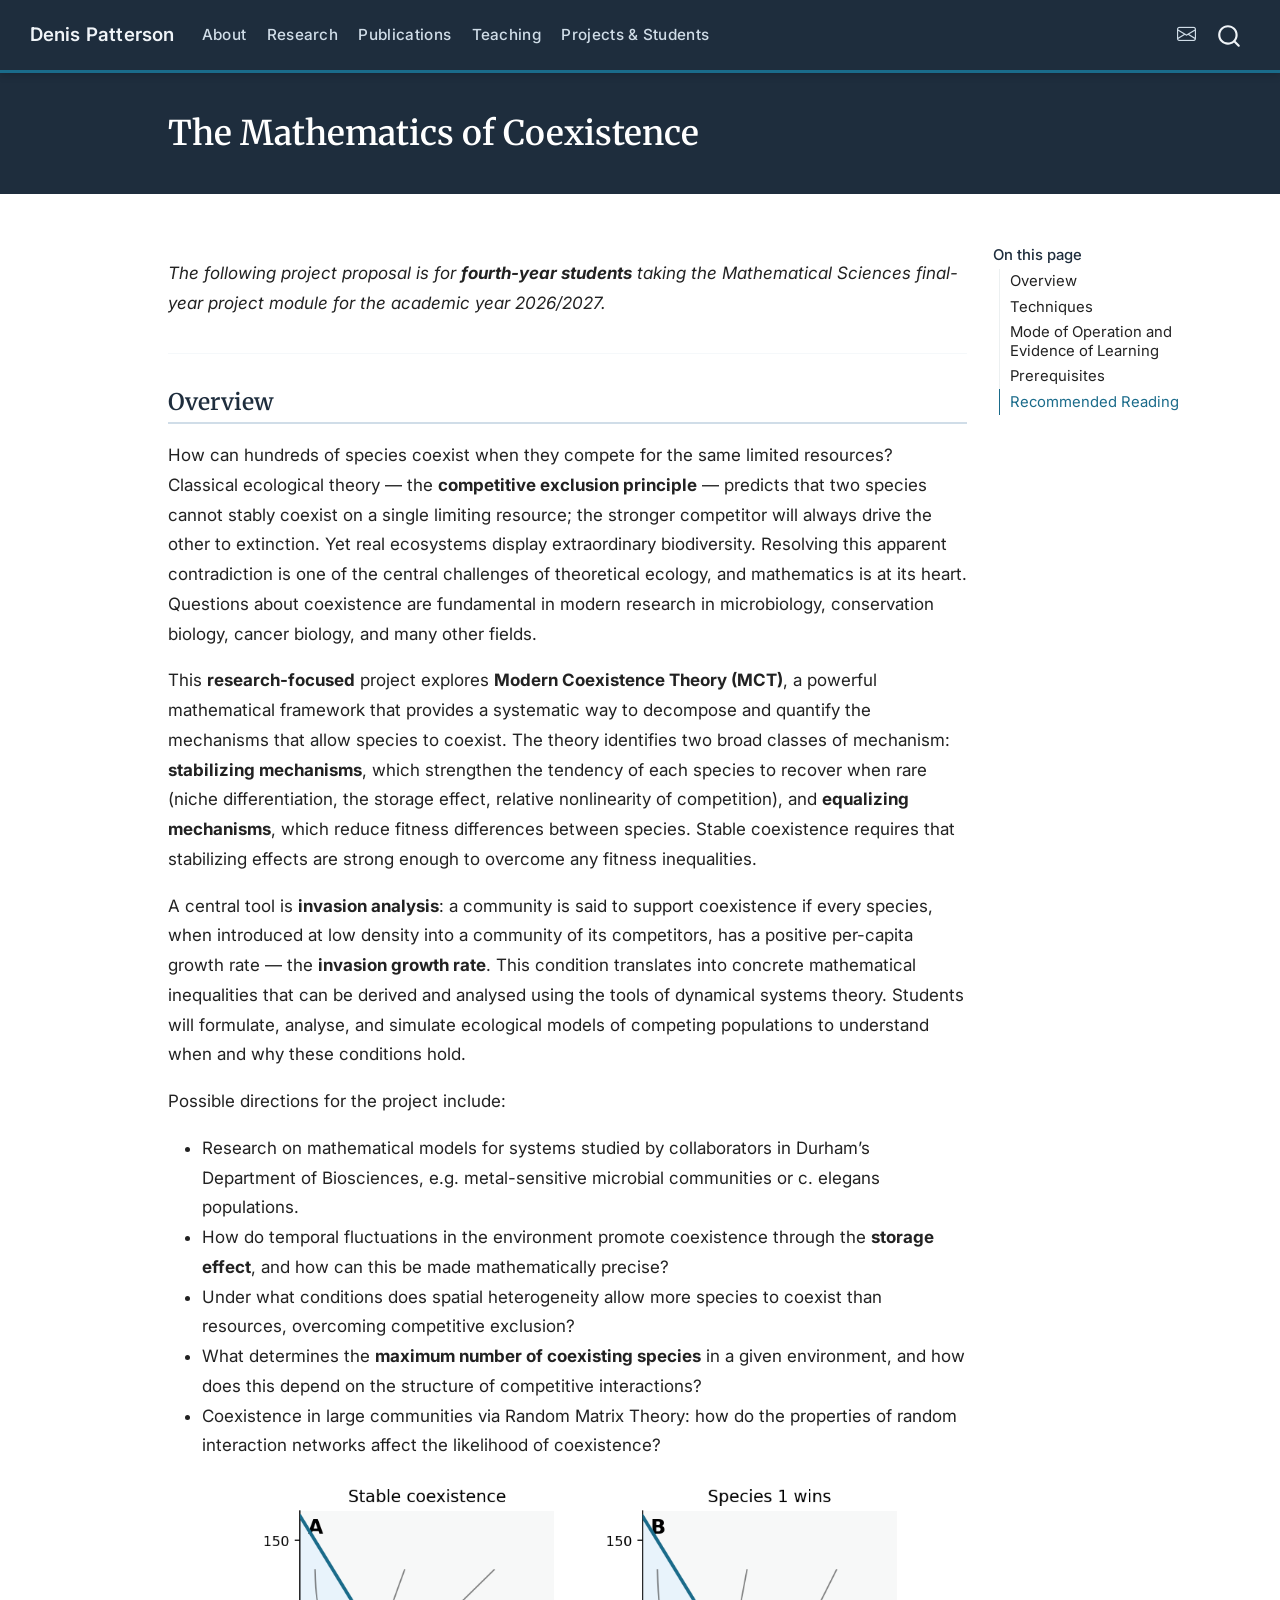
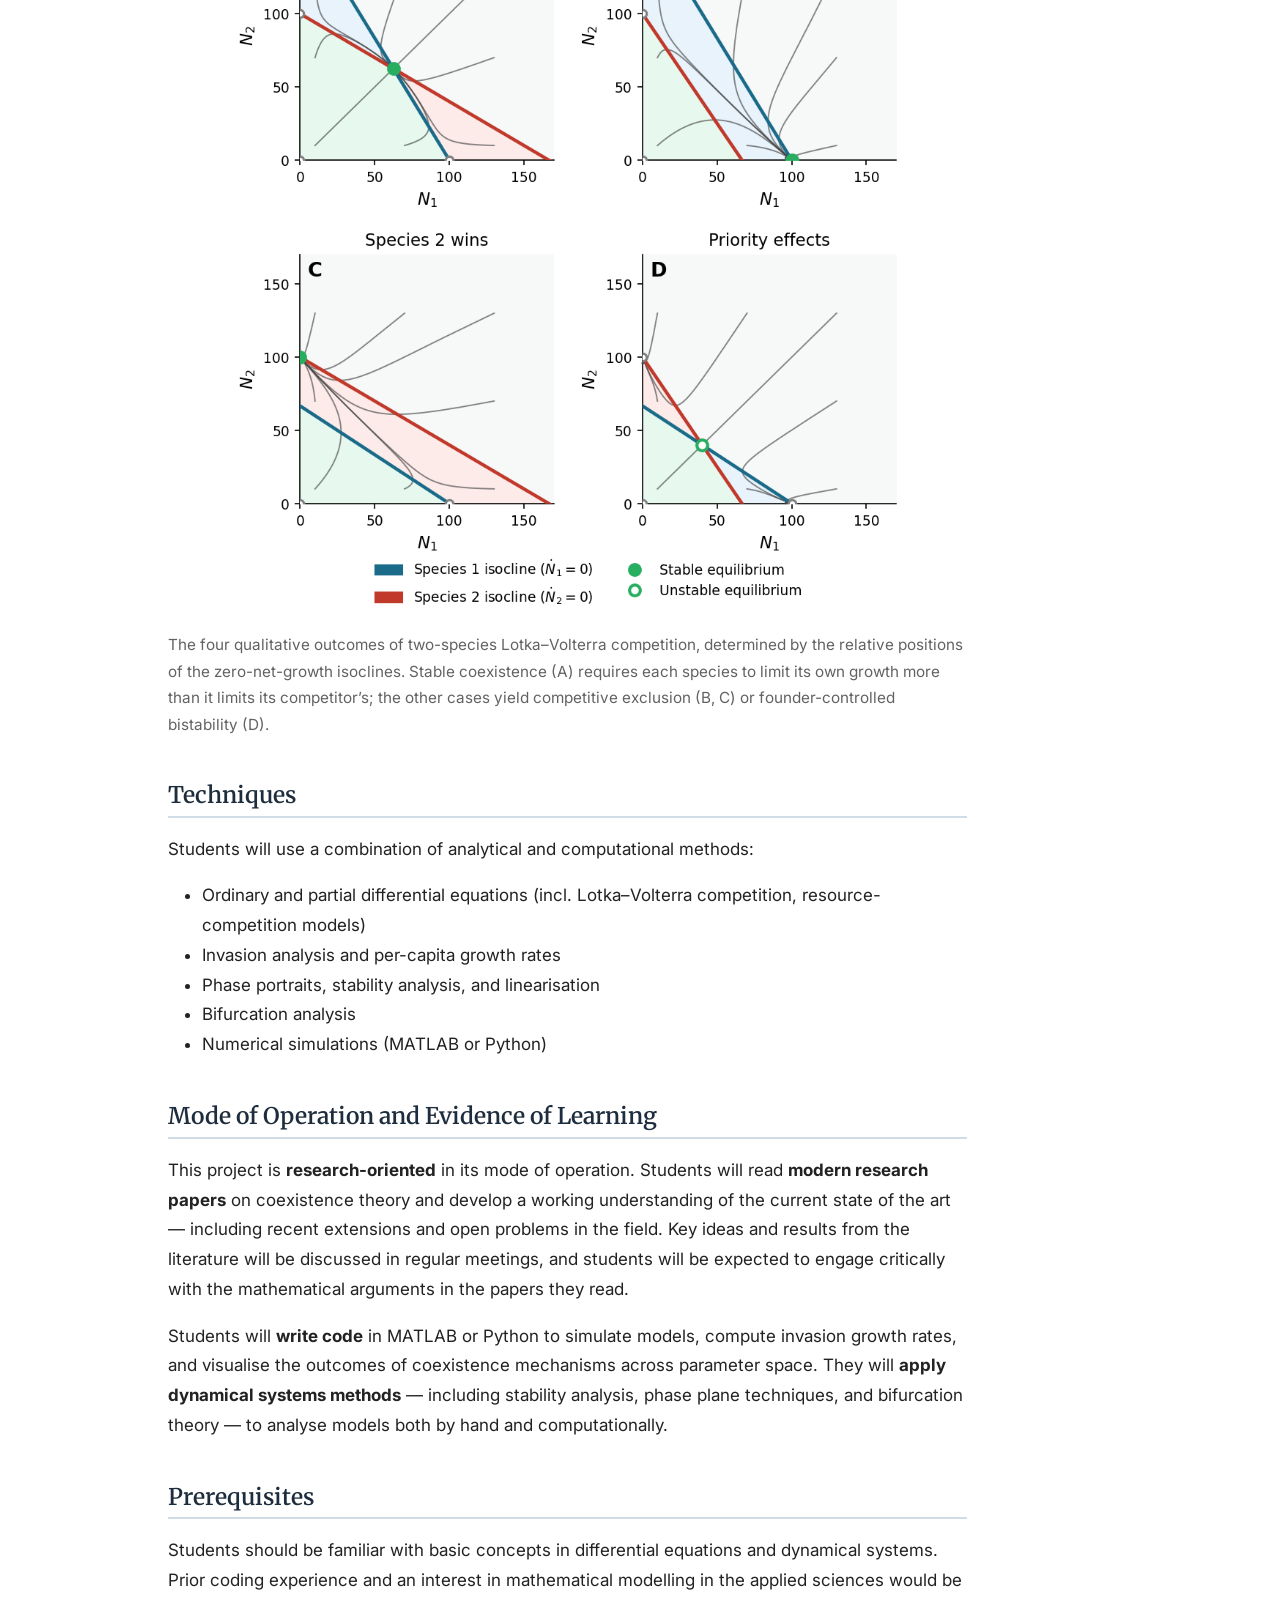
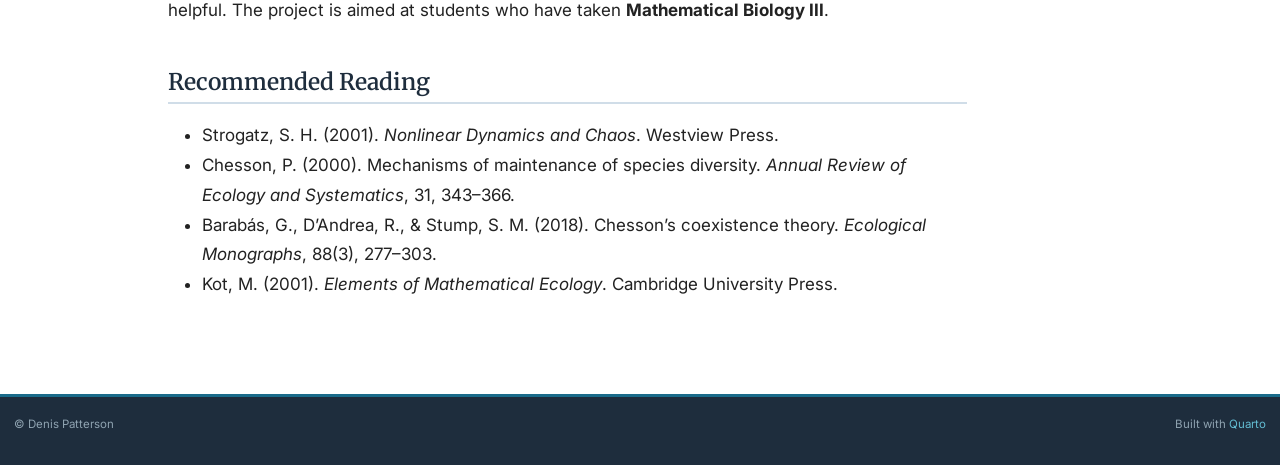
==== commit a8a0fc04: "Add Numerical Bifurcation Analysis project page - Create numerical-bifurcation-analysis.qmd for BSc/" ====
--- a/docs/maths-of-coexistence.html
+++ b/docs/maths-of-coexistence.html
@@ -184,15 +184,15 @@
 <section id="overview" class="level2">
 <h2 class="anchored" data-anchor-id="overview">Overview</h2>
 <p>How can hundreds of species coexist when they compete for the same limited resources? Classical ecological theory — the <strong>competitive exclusion principle</strong> — predicts that two species cannot stably coexist on a single limiting resource; the stronger competitor will always drive the other to extinction. Yet real ecosystems display extraordinary biodiversity. Resolving this apparent contradiction is one of the central challenges of theoretical ecology, and mathematics is at its heart. Questions about coexistence are fundamental in modern research in microbiology, conservation biology, cancer biology, and many other fields.</p>
-<p>This project explores <strong>Modern Coexistence Theory (MCT)</strong>, a powerful mathematical framework that provides a systematic way to decompose and quantify the mechanisms that allow species to coexist. The theory identifies two broad classes of mechanism: <strong>stabilizing mechanisms</strong>, which strengthen the tendency of each species to recover when rare (niche differentiation, the storage effect, relative nonlinearity of competition), and <strong>equalizing mechanisms</strong>, which reduce fitness differences between species. Stable coexistence requires that stabilizing effects are strong enough to overcome any fitness inequalities.</p>
+<p>This <strong>research-focused</strong> project explores <strong>Modern Coexistence Theory (MCT)</strong>, a powerful mathematical framework that provides a systematic way to decompose and quantify the mechanisms that allow species to coexist. The theory identifies two broad classes of mechanism: <strong>stabilizing mechanisms</strong>, which strengthen the tendency of each species to recover when rare (niche differentiation, the storage effect, relative nonlinearity of competition), and <strong>equalizing mechanisms</strong>, which reduce fitness differences between species. Stable coexistence requires that stabilizing effects are strong enough to overcome any fitness inequalities.</p>
 <p>A central tool is <strong>invasion analysis</strong>: a community is said to support coexistence if every species, when introduced at low density into a community of its competitors, has a positive per-capita growth rate — the <strong>invasion growth rate</strong>. This condition translates into concrete mathematical inequalities that can be derived and analysed using the tools of dynamical systems theory. Students will formulate, analyse, and simulate ecological models of competing populations to understand when and why these conditions hold.</p>
 <p>Possible directions for the project include:</p>
 <ul>
+<li>Research on mathematical models for systems studied by collaborators in Durham’s Department of Biosciences, e.g.&nbsp;metal-sensitive microbial communities or c.&nbsp;elegans populations.</li>
 <li>How do temporal fluctuations in the environment promote coexistence through the <strong>storage effect</strong>, and how can this be made mathematically precise?</li>
 <li>Under what conditions does spatial heterogeneity allow more species to coexist than resources, overcoming competitive exclusion?</li>
 <li>What determines the <strong>maximum number of coexisting species</strong> in a given environment, and how does this depend on the structure of competitive interactions?</li>
-<li>How do nonlinear competitive interactions generate stable coexistence through <strong>relative nonlinearity of competition</strong>?</li>
-<li>Research on mathematical models for systems studied by collaborators in Durham’s Department of Biosciences, e.g.&nbsp;metal-sensitive microbial communities or c.&nbsp;elegans populations.</li>
+<li>Coexistence in large communities via Random Matrix Theory: how do the properties of random interaction networks affect the likelihood of coexistence?</li>
 </ul>
 <div class="quarto-figure quarto-figure-center">
 <figure class="figure">
@@ -209,17 +209,17 @@
 <li>Invasion analysis and per-capita growth rates</li>
 <li>Phase portraits, stability analysis, and linearisation</li>
 <li>Bifurcation analysis</li>
-<li>Numerical simulation (MATLAB or Python)</li>
+<li>Numerical simulations (MATLAB or Python)</li>
 </ul>
 </section>
 <section id="mode-of-operation-and-evidence-of-learning" class="level2">
 <h2 class="anchored" data-anchor-id="mode-of-operation-and-evidence-of-learning">Mode of Operation and Evidence of Learning</h2>
-<p>This project is research-oriented in its mode of operation. Students will read <strong>modern research papers</strong> on coexistence theory and develop a working understanding of the current state of the art — including recent extensions and open problems in the field. Key ideas and results from the literature will be discussed in regular meetings, and students will be expected to engage critically with the mathematical arguments in the papers they read.</p>
-<p>Students will <strong>write code</strong> in MATLAB or Python to simulate competition models, compute invasion growth rates, and visualise the outcomes of coexistence mechanisms across parameter space. They will <strong>apply dynamical systems methods</strong> — including stability analysis, phase plane techniques, and bifurcation theory — to analyse models both by hand and computationally.</p>
+<p>This project is <strong>research-oriented</strong> in its mode of operation. Students will read <strong>modern research papers</strong> on coexistence theory and develop a working understanding of the current state of the art — including recent extensions and open problems in the field. Key ideas and results from the literature will be discussed in regular meetings, and students will be expected to engage critically with the mathematical arguments in the papers they read.</p>
+<p>Students will <strong>write code</strong> in MATLAB or Python to simulate models, compute invasion growth rates, and visualise the outcomes of coexistence mechanisms across parameter space. They will <strong>apply dynamical systems methods</strong> — including stability analysis, phase plane techniques, and bifurcation theory — to analyse models both by hand and computationally.</p>
 </section>
 <section id="prerequisites" class="level2">
 <h2 class="anchored" data-anchor-id="prerequisites">Prerequisites</h2>
-<p>Students should be familiar with basic concepts in differential equations and dynamical systems. Prior coding experience and an interest in mathematical modelling in the applied sciences would be helpful. The project is particularly well suited to students who have taken <strong>Mathematical Biology III</strong>.</p>
+<p>Students should be familiar with basic concepts in differential equations and dynamical systems. Prior coding experience and an interest in mathematical modelling in the applied sciences would be helpful. The project is aimed at students who have taken <strong>Mathematical Biology III</strong>.</p>
 </section>
 <section id="recommended-reading" class="level2">
 <h2 class="anchored" data-anchor-id="recommended-reading">Recommended Reading</h2>
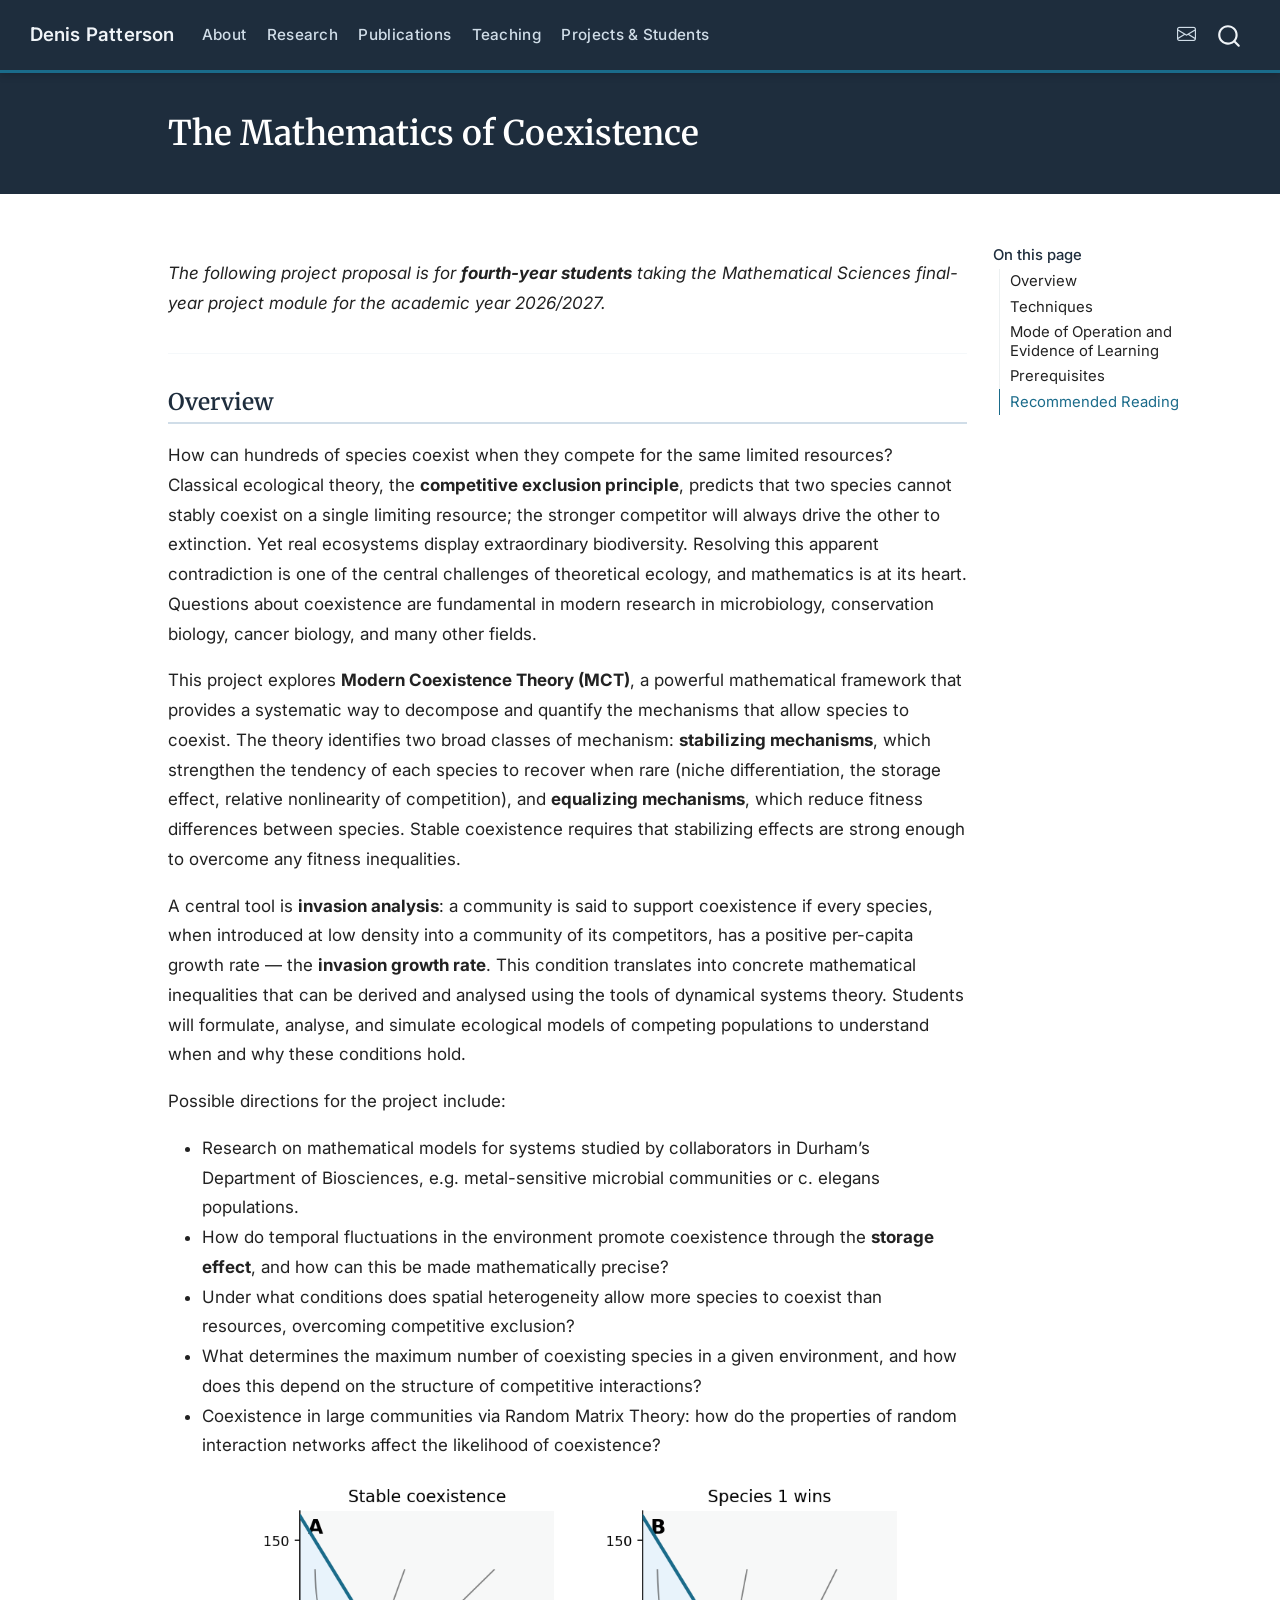
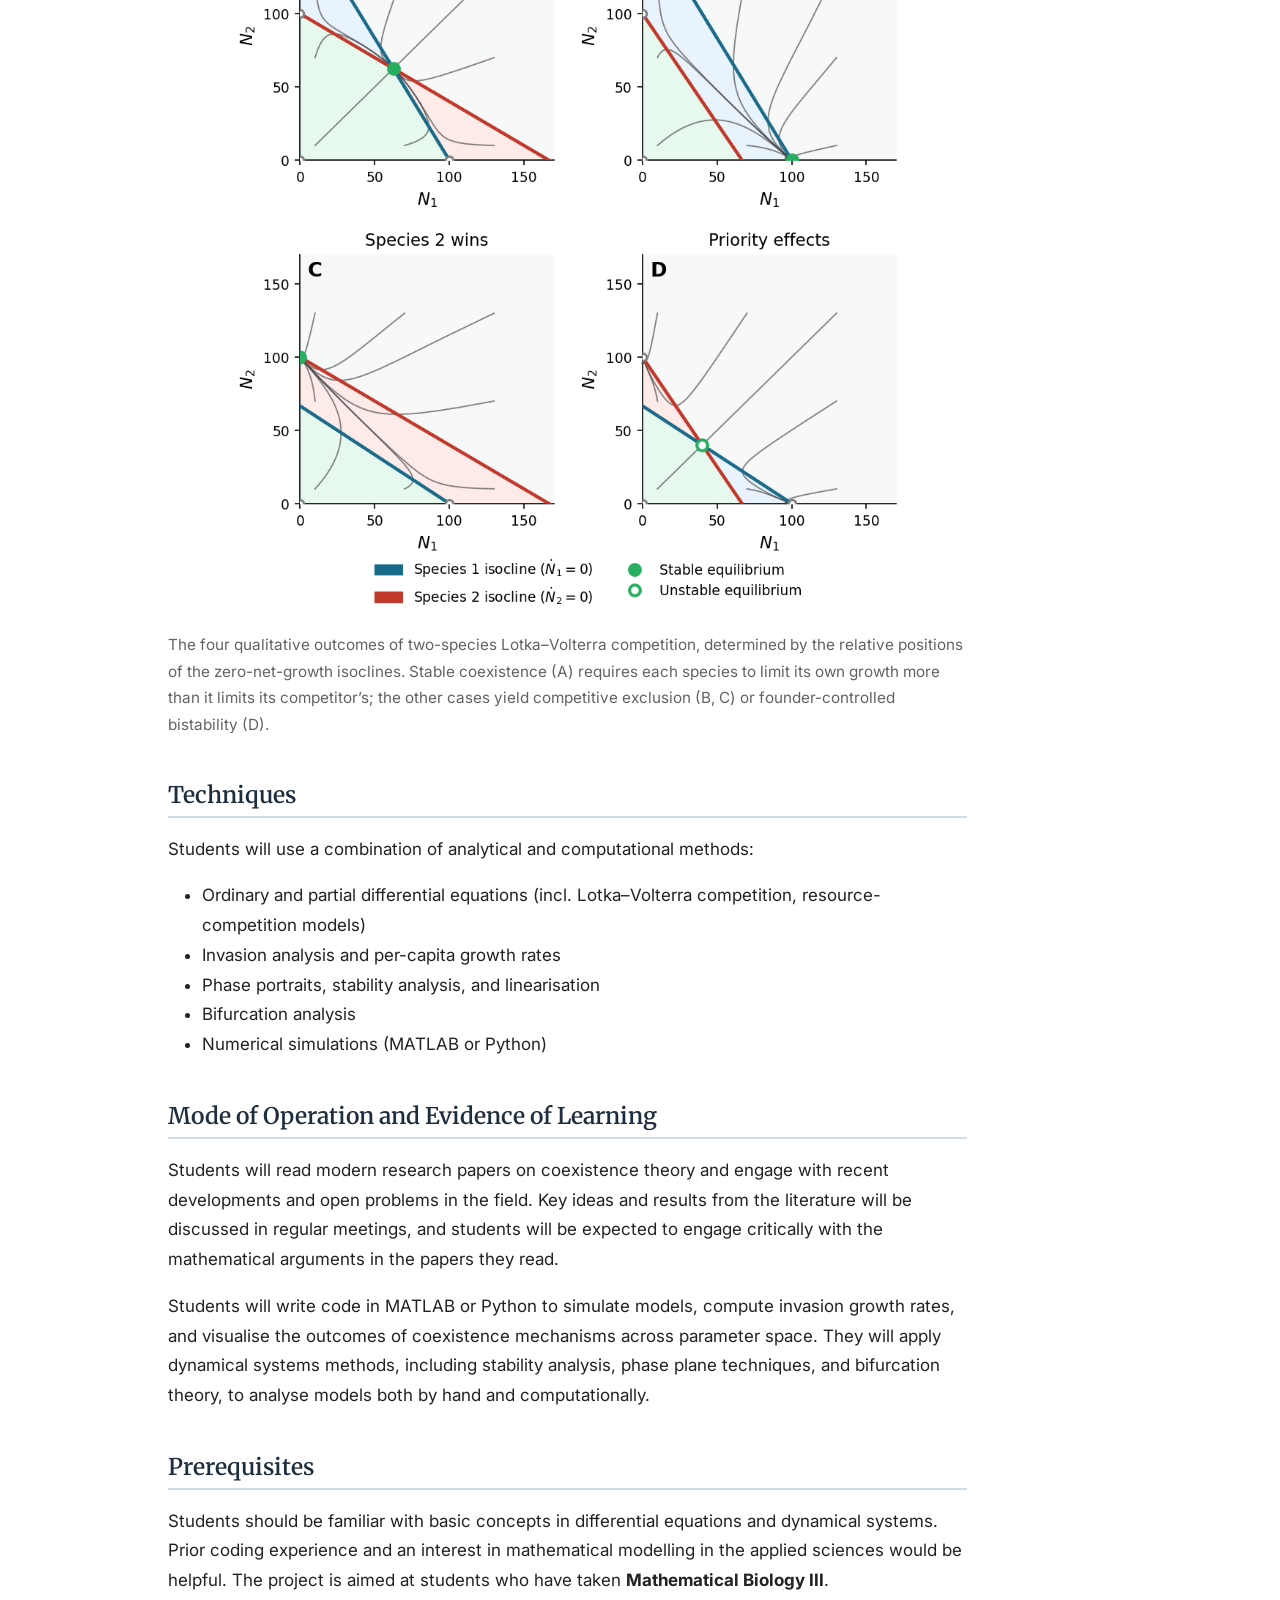
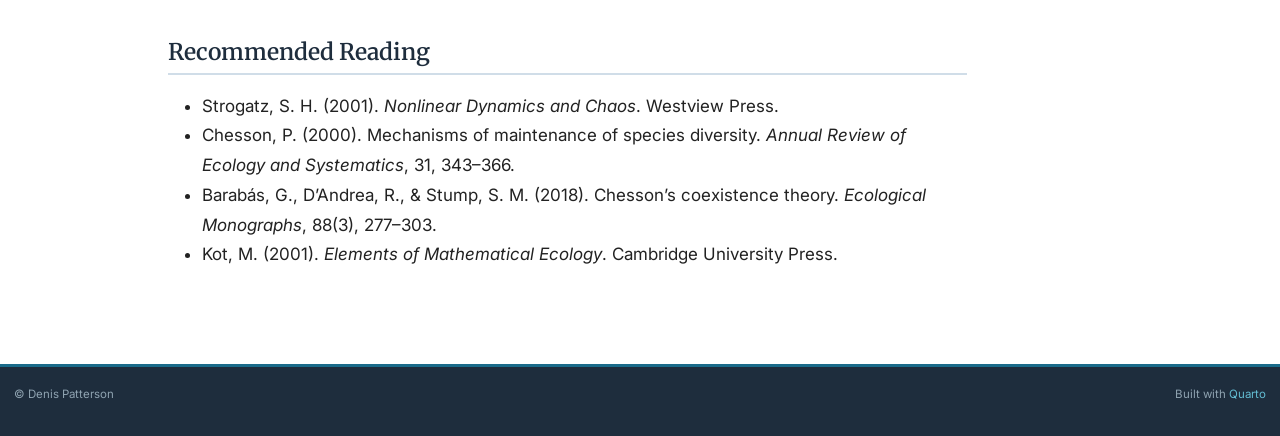
==== commit 661527ed: "Remove AI writing hallmarks from project pages - Replace em dash parentheticals with commas througho" ====
--- a/docs/maths-of-coexistence.html
+++ b/docs/maths-of-coexistence.html
@@ -183,15 +183,15 @@
 <hr>
 <section id="overview" class="level2">
 <h2 class="anchored" data-anchor-id="overview">Overview</h2>
-<p>How can hundreds of species coexist when they compete for the same limited resources? Classical ecological theory — the <strong>competitive exclusion principle</strong> — predicts that two species cannot stably coexist on a single limiting resource; the stronger competitor will always drive the other to extinction. Yet real ecosystems display extraordinary biodiversity. Resolving this apparent contradiction is one of the central challenges of theoretical ecology, and mathematics is at its heart. Questions about coexistence are fundamental in modern research in microbiology, conservation biology, cancer biology, and many other fields.</p>
-<p>This <strong>research-focused</strong> project explores <strong>Modern Coexistence Theory (MCT)</strong>, a powerful mathematical framework that provides a systematic way to decompose and quantify the mechanisms that allow species to coexist. The theory identifies two broad classes of mechanism: <strong>stabilizing mechanisms</strong>, which strengthen the tendency of each species to recover when rare (niche differentiation, the storage effect, relative nonlinearity of competition), and <strong>equalizing mechanisms</strong>, which reduce fitness differences between species. Stable coexistence requires that stabilizing effects are strong enough to overcome any fitness inequalities.</p>
+<p>How can hundreds of species coexist when they compete for the same limited resources? Classical ecological theory, the <strong>competitive exclusion principle</strong>, predicts that two species cannot stably coexist on a single limiting resource; the stronger competitor will always drive the other to extinction. Yet real ecosystems display extraordinary biodiversity. Resolving this apparent contradiction is one of the central challenges of theoretical ecology, and mathematics is at its heart. Questions about coexistence are fundamental in modern research in microbiology, conservation biology, cancer biology, and many other fields.</p>
+<p>This project explores <strong>Modern Coexistence Theory (MCT)</strong>, a powerful mathematical framework that provides a systematic way to decompose and quantify the mechanisms that allow species to coexist. The theory identifies two broad classes of mechanism: <strong>stabilizing mechanisms</strong>, which strengthen the tendency of each species to recover when rare (niche differentiation, the storage effect, relative nonlinearity of competition), and <strong>equalizing mechanisms</strong>, which reduce fitness differences between species. Stable coexistence requires that stabilizing effects are strong enough to overcome any fitness inequalities.</p>
 <p>A central tool is <strong>invasion analysis</strong>: a community is said to support coexistence if every species, when introduced at low density into a community of its competitors, has a positive per-capita growth rate — the <strong>invasion growth rate</strong>. This condition translates into concrete mathematical inequalities that can be derived and analysed using the tools of dynamical systems theory. Students will formulate, analyse, and simulate ecological models of competing populations to understand when and why these conditions hold.</p>
 <p>Possible directions for the project include:</p>
 <ul>
 <li>Research on mathematical models for systems studied by collaborators in Durham’s Department of Biosciences, e.g.&nbsp;metal-sensitive microbial communities or c.&nbsp;elegans populations.</li>
 <li>How do temporal fluctuations in the environment promote coexistence through the <strong>storage effect</strong>, and how can this be made mathematically precise?</li>
 <li>Under what conditions does spatial heterogeneity allow more species to coexist than resources, overcoming competitive exclusion?</li>
-<li>What determines the <strong>maximum number of coexisting species</strong> in a given environment, and how does this depend on the structure of competitive interactions?</li>
+<li>What determines the maximum number of coexisting species in a given environment, and how does this depend on the structure of competitive interactions?</li>
 <li>Coexistence in large communities via Random Matrix Theory: how do the properties of random interaction networks affect the likelihood of coexistence?</li>
 </ul>
 <div class="quarto-figure quarto-figure-center">
@@ -214,8 +214,8 @@
 </section>
 <section id="mode-of-operation-and-evidence-of-learning" class="level2">
 <h2 class="anchored" data-anchor-id="mode-of-operation-and-evidence-of-learning">Mode of Operation and Evidence of Learning</h2>
-<p>This project is <strong>research-oriented</strong> in its mode of operation. Students will read <strong>modern research papers</strong> on coexistence theory and develop a working understanding of the current state of the art — including recent extensions and open problems in the field. Key ideas and results from the literature will be discussed in regular meetings, and students will be expected to engage critically with the mathematical arguments in the papers they read.</p>
-<p>Students will <strong>write code</strong> in MATLAB or Python to simulate models, compute invasion growth rates, and visualise the outcomes of coexistence mechanisms across parameter space. They will <strong>apply dynamical systems methods</strong> — including stability analysis, phase plane techniques, and bifurcation theory — to analyse models both by hand and computationally.</p>
+<p>Students will read modern research papers on coexistence theory and engage with recent developments and open problems in the field. Key ideas and results from the literature will be discussed in regular meetings, and students will be expected to engage critically with the mathematical arguments in the papers they read.</p>
+<p>Students will write code in MATLAB or Python to simulate models, compute invasion growth rates, and visualise the outcomes of coexistence mechanisms across parameter space. They will apply dynamical systems methods, including stability analysis, phase plane techniques, and bifurcation theory, to analyse models both by hand and computationally.</p>
 </section>
 <section id="prerequisites" class="level2">
 <h2 class="anchored" data-anchor-id="prerequisites">Prerequisites</h2>
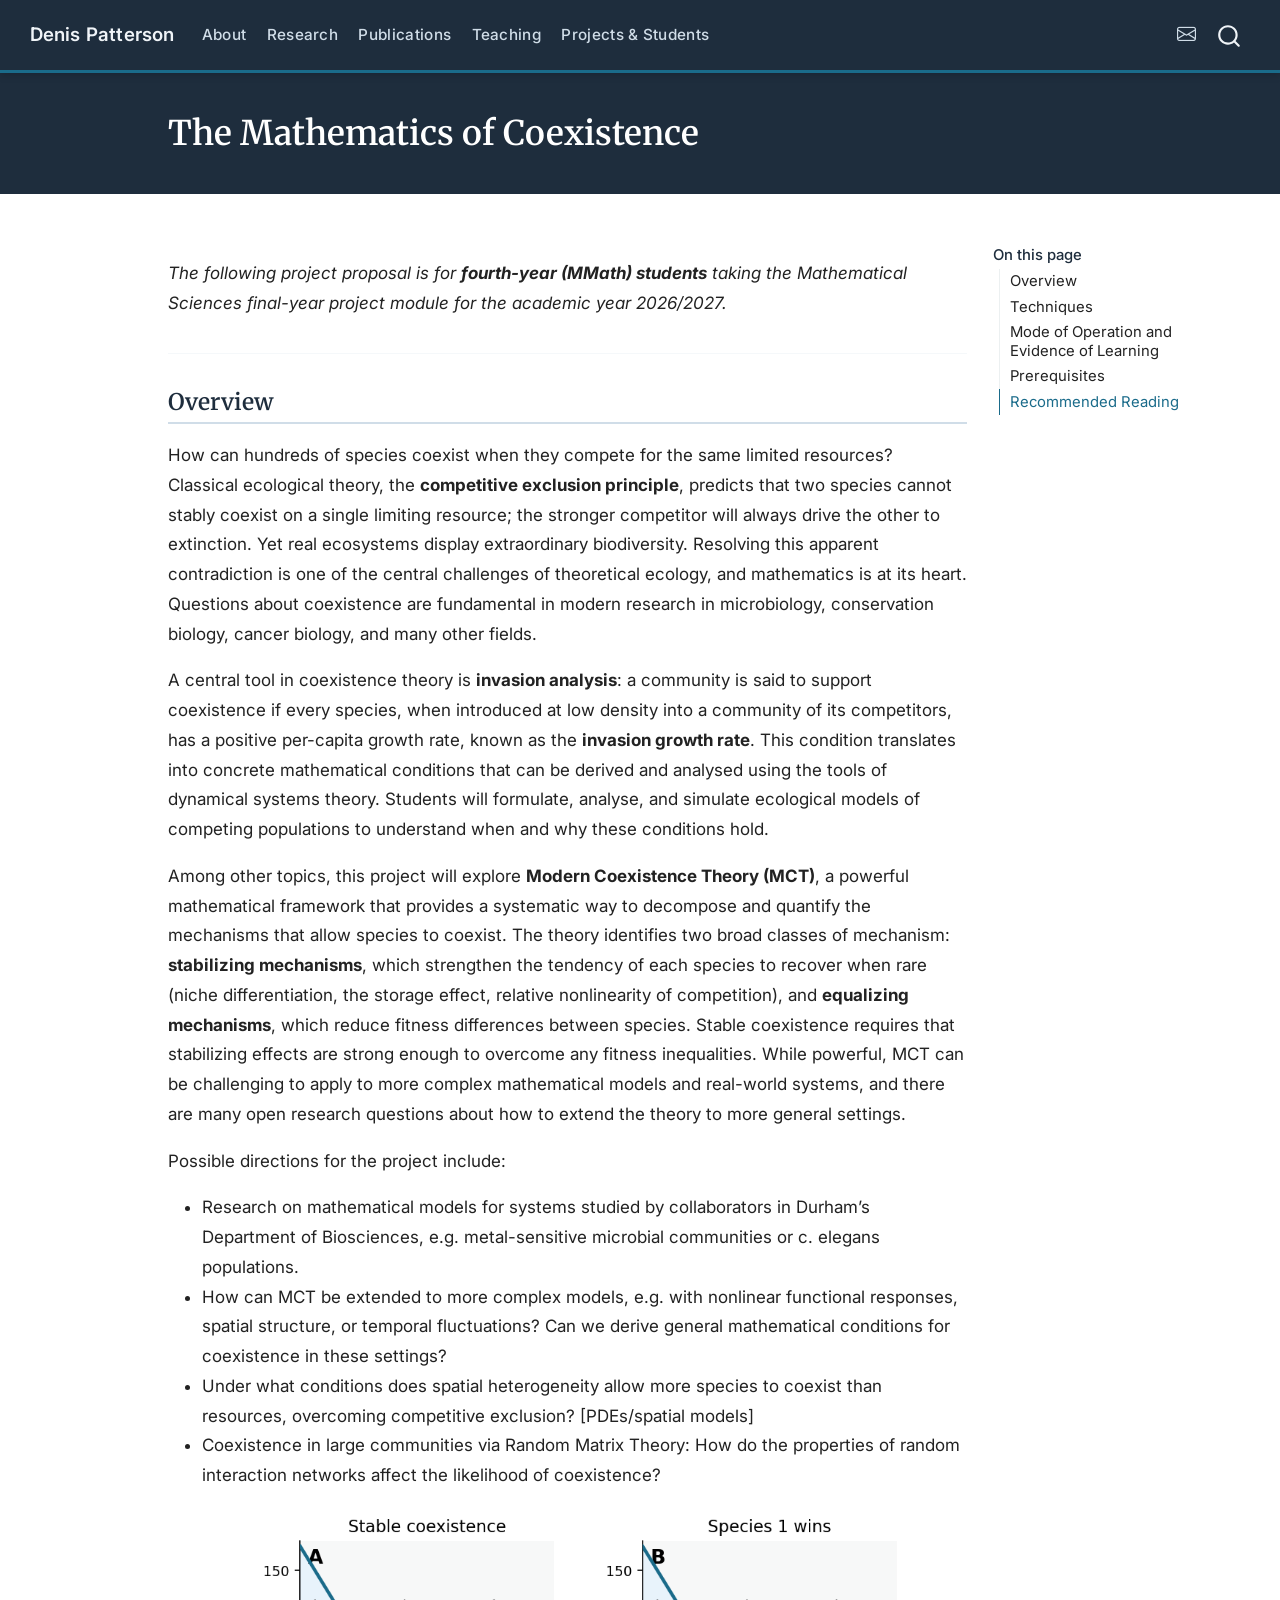
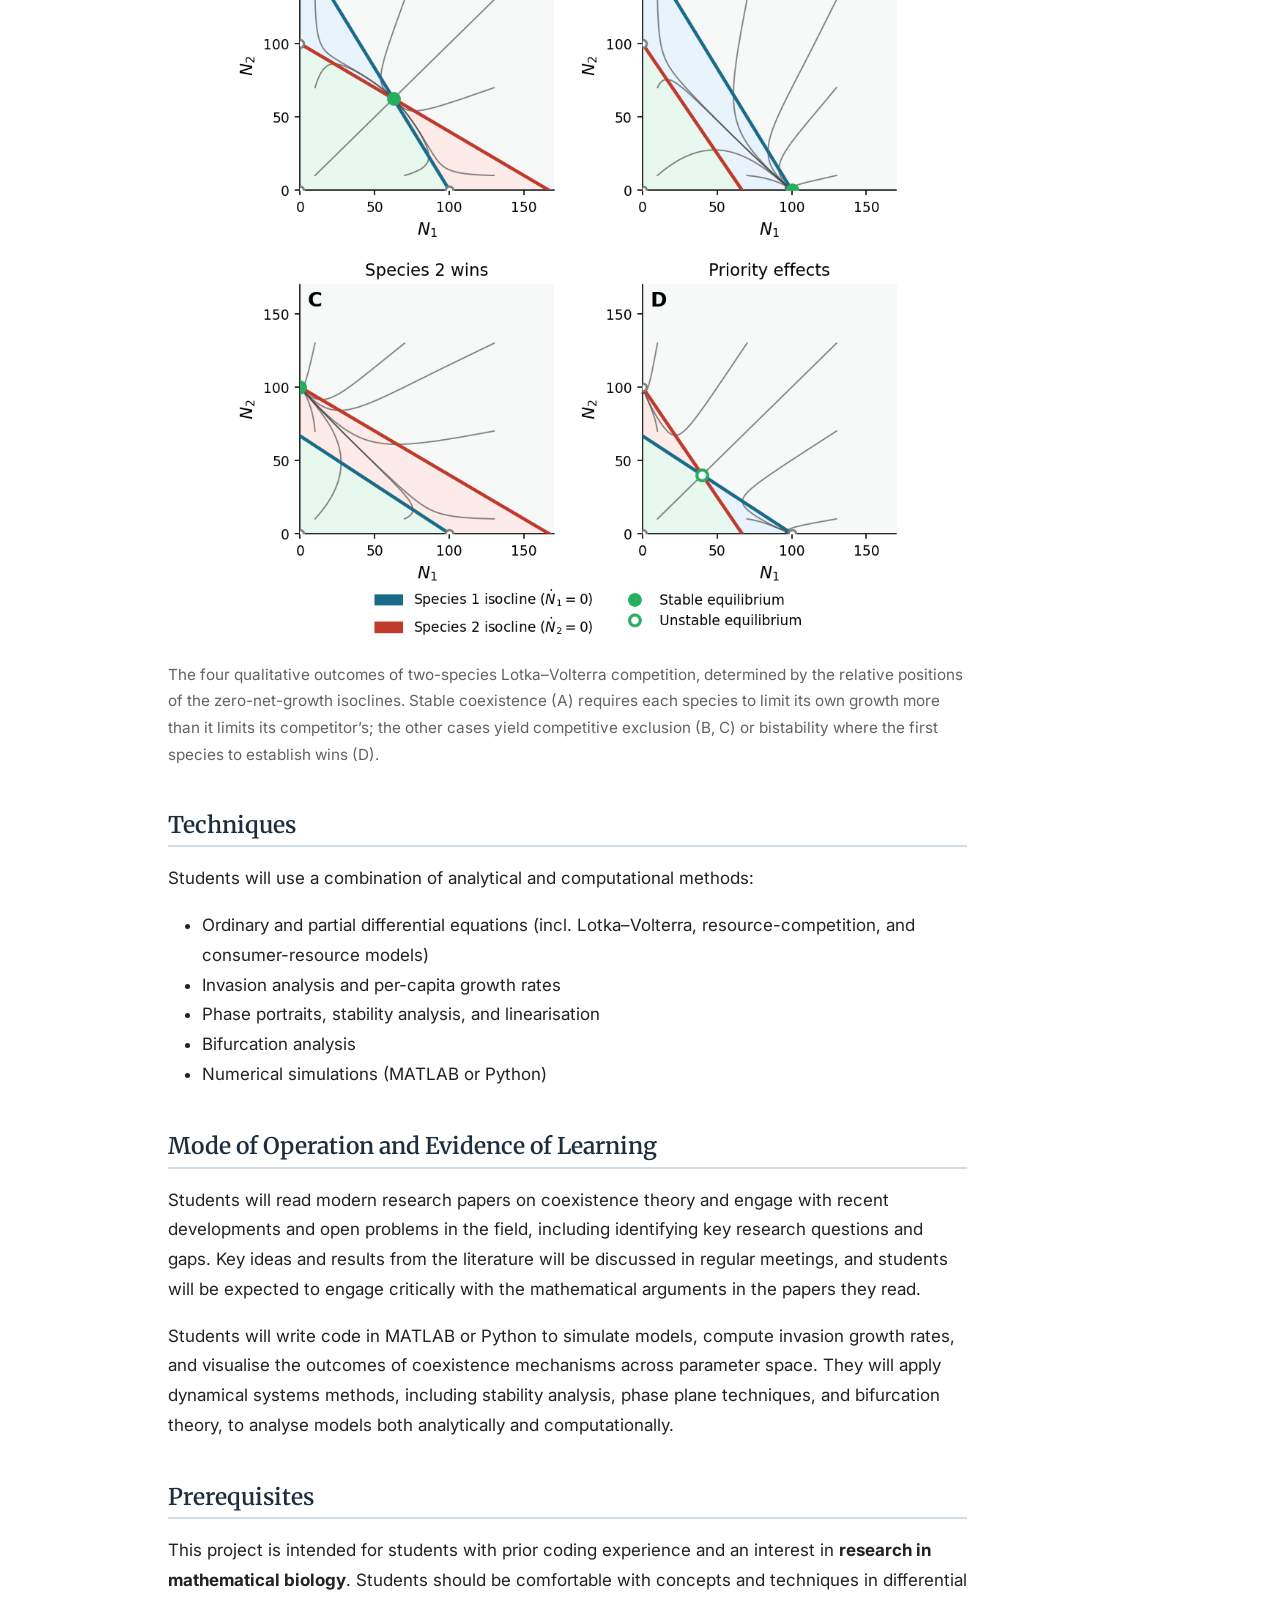
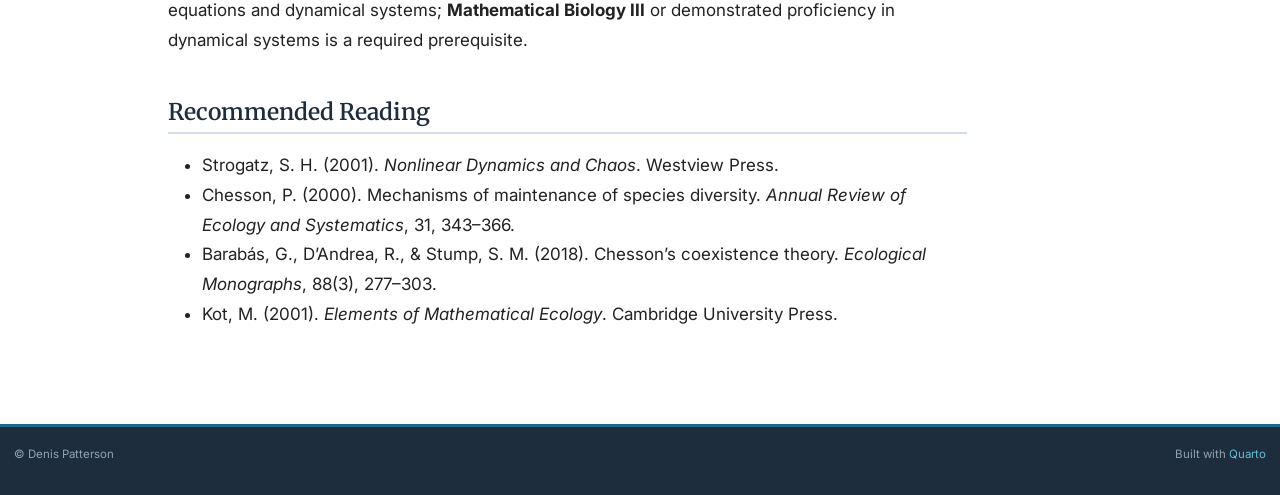
==== commit a14cccd9: "Update maths-of-coexistence, maths-of-evolution, and people pages Co-Authored-By: Claude Sonnet 4.6 " ====
--- a/docs/maths-of-coexistence.html
+++ b/docs/maths-of-coexistence.html
@@ -67,6 +67,15 @@
     "search-label": "Search"
   }
 }</script>
+<script async="" src="https://www.googletagmanager.com/gtag/js?id=G-P1970XP1S5"></script>
+
+<script type="text/javascript">
+
+window.dataLayer = window.dataLayer || [];
+function gtag(){dataLayer.push(arguments);}
+gtag('js', new Date());
+gtag('config', 'G-P1970XP1S5', { 'anonymize_ip': true});
+</script>
 <style>
 
       .quarto-title-block .quarto-title-banner h1,
@@ -179,25 +188,24 @@
 
 
 
-<p><em>The following project proposal is for <strong>fourth-year students</strong> taking the Mathematical Sciences final-year project module for the academic year 2026/2027.</em></p>
+<p><em>The following project proposal is for <strong>fourth-year (MMath) students</strong> taking the Mathematical Sciences final-year project module for the academic year 2026/2027.</em></p>
 <hr>
 <section id="overview" class="level2">
 <h2 class="anchored" data-anchor-id="overview">Overview</h2>
 <p>How can hundreds of species coexist when they compete for the same limited resources? Classical ecological theory, the <strong>competitive exclusion principle</strong>, predicts that two species cannot stably coexist on a single limiting resource; the stronger competitor will always drive the other to extinction. Yet real ecosystems display extraordinary biodiversity. Resolving this apparent contradiction is one of the central challenges of theoretical ecology, and mathematics is at its heart. Questions about coexistence are fundamental in modern research in microbiology, conservation biology, cancer biology, and many other fields.</p>
-<p>This project explores <strong>Modern Coexistence Theory (MCT)</strong>, a powerful mathematical framework that provides a systematic way to decompose and quantify the mechanisms that allow species to coexist. The theory identifies two broad classes of mechanism: <strong>stabilizing mechanisms</strong>, which strengthen the tendency of each species to recover when rare (niche differentiation, the storage effect, relative nonlinearity of competition), and <strong>equalizing mechanisms</strong>, which reduce fitness differences between species. Stable coexistence requires that stabilizing effects are strong enough to overcome any fitness inequalities.</p>
-<p>A central tool is <strong>invasion analysis</strong>: a community is said to support coexistence if every species, when introduced at low density into a community of its competitors, has a positive per-capita growth rate — the <strong>invasion growth rate</strong>. This condition translates into concrete mathematical inequalities that can be derived and analysed using the tools of dynamical systems theory. Students will formulate, analyse, and simulate ecological models of competing populations to understand when and why these conditions hold.</p>
+<p>A central tool in coexistence theory is <strong>invasion analysis</strong>: a community is said to support coexistence if every species, when introduced at low density into a community of its competitors, has a positive per-capita growth rate, known as the <strong>invasion growth rate</strong>. This condition translates into concrete mathematical conditions that can be derived and analysed using the tools of dynamical systems theory. Students will formulate, analyse, and simulate ecological models of competing populations to understand when and why these conditions hold.</p>
+<p>Among other topics, this project will explore <strong>Modern Coexistence Theory (MCT)</strong>, a powerful mathematical framework that provides a systematic way to decompose and quantify the mechanisms that allow species to coexist. The theory identifies two broad classes of mechanism: <strong>stabilizing mechanisms</strong>, which strengthen the tendency of each species to recover when rare (niche differentiation, the storage effect, relative nonlinearity of competition), and <strong>equalizing mechanisms</strong>, which reduce fitness differences between species. Stable coexistence requires that stabilizing effects are strong enough to overcome any fitness inequalities. While powerful, MCT can be challenging to apply to more complex mathematical models and real-world systems, and there are many open research questions about how to extend the theory to more general settings.</p>
 <p>Possible directions for the project include:</p>
 <ul>
 <li>Research on mathematical models for systems studied by collaborators in Durham’s Department of Biosciences, e.g.&nbsp;metal-sensitive microbial communities or c.&nbsp;elegans populations.</li>
-<li>How do temporal fluctuations in the environment promote coexistence through the <strong>storage effect</strong>, and how can this be made mathematically precise?</li>
-<li>Under what conditions does spatial heterogeneity allow more species to coexist than resources, overcoming competitive exclusion?</li>
-<li>What determines the maximum number of coexisting species in a given environment, and how does this depend on the structure of competitive interactions?</li>
-<li>Coexistence in large communities via Random Matrix Theory: how do the properties of random interaction networks affect the likelihood of coexistence?</li>
+<li>How can MCT be extended to more complex models, e.g.&nbsp;with nonlinear functional responses, spatial structure, or temporal fluctuations? Can we derive general mathematical conditions for coexistence in these settings?</li>
+<li>Under what conditions does spatial heterogeneity allow more species to coexist than resources, overcoming competitive exclusion? [PDEs/spatial models]</li>
+<li>Coexistence in large communities via Random Matrix Theory: How do the properties of random interaction networks affect the likelihood of coexistence?</li>
 </ul>
 <div class="quarto-figure quarto-figure-center">
 <figure class="figure">
 <p><img src="assets/lv_competition.png" class="img-fluid figure-img" style="width:85.0%"></p>
-<figcaption>The four qualitative outcomes of two-species Lotka–Volterra competition, determined by the relative positions of the zero-net-growth isoclines. Stable coexistence (A) requires each species to limit its own growth more than it limits its competitor’s; the other cases yield competitive exclusion (B, C) or founder-controlled bistability (D).</figcaption>
+<figcaption>The four qualitative outcomes of two-species Lotka–Volterra competition, determined by the relative positions of the zero-net-growth isoclines. Stable coexistence (A) requires each species to limit its own growth more than it limits its competitor’s; the other cases yield competitive exclusion (B, C) or bistability where the first species to establish wins (D).</figcaption>
 </figure>
 </div>
 </section>
@@ -205,7 +213,7 @@
 <h2 class="anchored" data-anchor-id="techniques">Techniques</h2>
 <p>Students will use a combination of analytical and computational methods:</p>
 <ul>
-<li>Ordinary and partial differential equations (incl.&nbsp;Lotka–Volterra competition, resource-competition models)</li>
+<li>Ordinary and partial differential equations (incl.&nbsp;Lotka–Volterra, resource-competition, and consumer-resource models)</li>
 <li>Invasion analysis and per-capita growth rates</li>
 <li>Phase portraits, stability analysis, and linearisation</li>
 <li>Bifurcation analysis</li>
@@ -214,12 +222,12 @@
 </section>
 <section id="mode-of-operation-and-evidence-of-learning" class="level2">
 <h2 class="anchored" data-anchor-id="mode-of-operation-and-evidence-of-learning">Mode of Operation and Evidence of Learning</h2>
-<p>Students will read modern research papers on coexistence theory and engage with recent developments and open problems in the field. Key ideas and results from the literature will be discussed in regular meetings, and students will be expected to engage critically with the mathematical arguments in the papers they read.</p>
-<p>Students will write code in MATLAB or Python to simulate models, compute invasion growth rates, and visualise the outcomes of coexistence mechanisms across parameter space. They will apply dynamical systems methods, including stability analysis, phase plane techniques, and bifurcation theory, to analyse models both by hand and computationally.</p>
+<p>Students will read modern research papers on coexistence theory and engage with recent developments and open problems in the field, including identifying key research questions and gaps. Key ideas and results from the literature will be discussed in regular meetings, and students will be expected to engage critically with the mathematical arguments in the papers they read.</p>
+<p>Students will write code in MATLAB or Python to simulate models, compute invasion growth rates, and visualise the outcomes of coexistence mechanisms across parameter space. They will apply dynamical systems methods, including stability analysis, phase plane techniques, and bifurcation theory, to analyse models both analytically and computationally.</p>
 </section>
 <section id="prerequisites" class="level2">
 <h2 class="anchored" data-anchor-id="prerequisites">Prerequisites</h2>
-<p>Students should be familiar with basic concepts in differential equations and dynamical systems. Prior coding experience and an interest in mathematical modelling in the applied sciences would be helpful. The project is aimed at students who have taken <strong>Mathematical Biology III</strong>.</p>
+<p>This project is intended for students with prior coding experience and an interest in <strong>research in mathematical biology</strong>. Students should be comfortable with concepts and techniques in differential equations and dynamical systems; <strong>Mathematical Biology III</strong> or demonstrated proficiency in dynamical systems is a required prerequisite.</p>
 </section>
 <section id="recommended-reading" class="level2">
 <h2 class="anchored" data-anchor-id="recommended-reading">Recommended Reading</h2>
